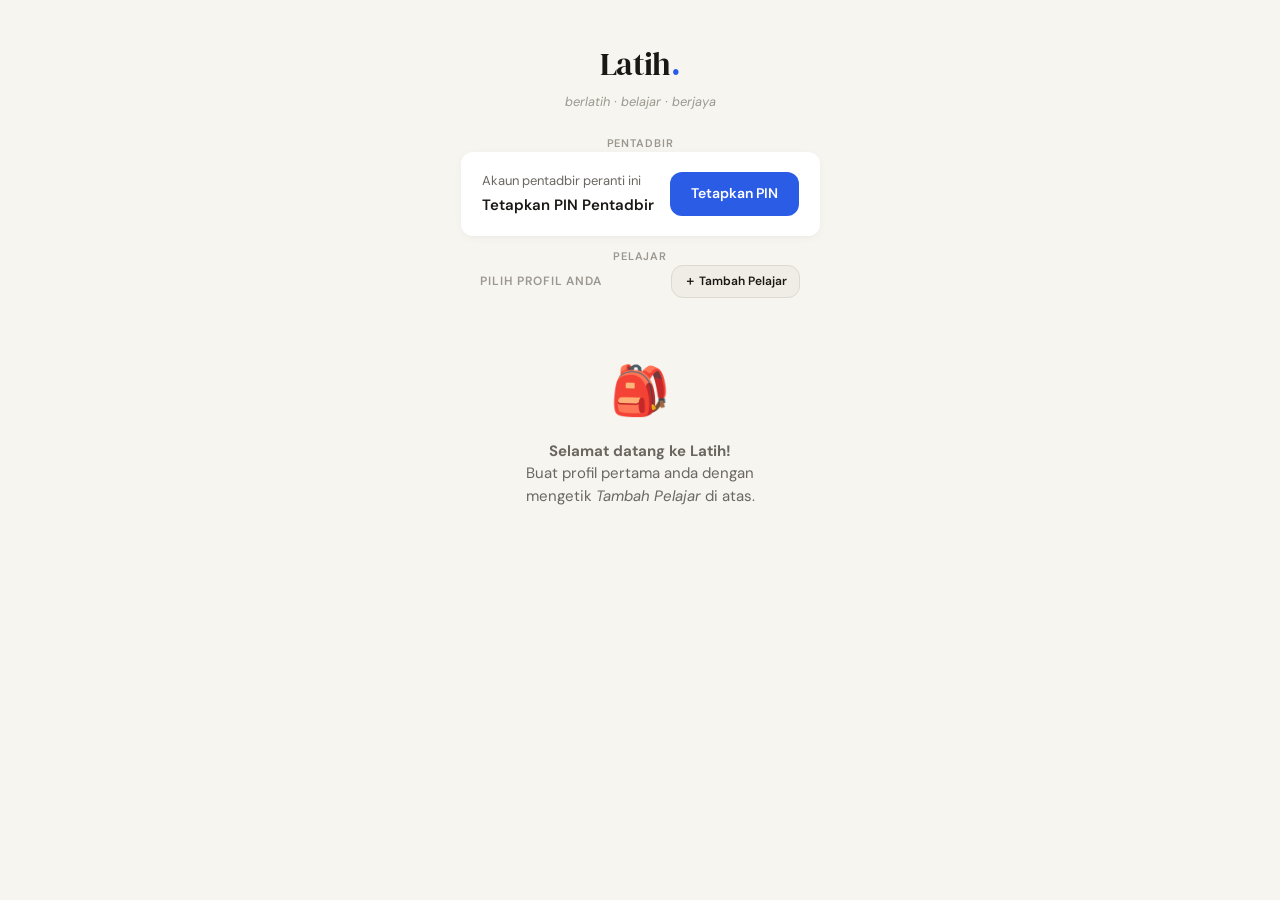
==== index.html @ 8a547cda "feat: Introduce `latih.css` for new styling and integrate it into `admin.html`." ====
<!DOCTYPE html>
<html lang="ms">
<head>
  <meta charset="UTF-8">
  <meta name="viewport" content="width=device-width, initial-scale=1, maximum-scale=1">
  <title>Latih — Log Masuk</title>
  <meta name="description" content="Latih — aplikasi latihan sekolah rendah Malaysia untuk murid Tahun 1 hingga 6.">
  <link rel="stylesheet" href="assets/css/bootstrap.min.css">
  <link rel="stylesheet" href="assets/css/latih.css">
  <style>
    /* ── Index-specific additions ────────────────────────── */
    .admin-card {
      background: var(--surface);
      backdrop-filter: blur(12px);
      border: 1px solid rgba(255, 255, 255, 0.3);
      border-radius: var(--radius);
      padding: 18px 20px;
      display: flex;
      align-items: center;
      justify-content: space-between;
      gap: 16px;
      flex-wrap: wrap;
      box-shadow: var(--shadow);
      transition: all var(--transition);
    }
    .admin-card:hover { transform: translateY(-2px); box-shadow: var(--shadow-md); border-color: var(--accent); }
    .admin-card-label { font-size: 13px; color: var(--text2); margin-bottom: 2px; }
    .admin-card-title { font-weight: 600; font-size: 15px; color: var(--text); }
  </style>
</head>
<body class="login-page">

  <!-- ── Header ─────────────────────────────────────────── -->
  <header class="login-header">
    <div class="latih-logo">Latih<span>.</span></div>
    <div class="latih-tagline">berlatih · belajar · berjaya</div>
  </header>

  <!-- ── Admin section ──────────────────────────────────── -->
  <div class="login-divider" style="max-width:540px;margin:0 auto;padding:0 16px;">
    <span class="login-divider-label">Pentadbir</span>
  </div>

  <div style="max-width:540px;margin:0 auto;padding:0 16px 12px;">
    <div class="admin-card">
      <div>
        <div class="admin-card-label">Akaun pentadbir peranti ini</div>
        <div class="admin-card-title" id="adminCardTitle">Masuk sebagai Pentadbir</div>
      </div>
      <button class="btn-latih btn-primary" id="adminBtn" onclick="openAdminModal()">Masuk</button>
    </div>
  </div>

  <!-- ── Student section ────────────────────────────────── -->
  <div class="login-divider" style="max-width:820px;margin:0 auto;padding:0 16px;">
    <span class="login-divider-label">Pelajar</span>
  </div>

  <div style="max-width:820px;margin:0 auto;padding:0 16px 48px;flex:1;">

    <div class="student-section-header">
      <span class="section-title">Pilih profil anda</span>
      <button class="btn-latih btn-secondary btn-sm" id="addStudentToggleBtn" onclick="toggleAddForm()">
        ＋ Tambah Pelajar
      </button>
    </div>

    <!-- Add student form -->
    <div class="add-student-form glass-panel" id="addStudentForm" style="display:none;">
      <h2 style="font-size:1rem;font-weight:600;margin-bottom:16px;font-family:'DM Sans',sans-serif;">Profil Pelajar Baru</h2>
      <div class="form-latih">
        <div class="form-group">
          <label class="form-label" for="studentName">Nama Penuh</label>
          <input type="text" id="studentName" class="form-control-latih" placeholder="Contoh: Ahmad Faris" autocomplete="off">
        </div>
        <div class="form-group">
          <label class="form-label" for="studentSchool">Sekolah</label>
          <input type="text" id="studentSchool" class="form-control-latih" placeholder="Nama sekolah" autocomplete="off">
        </div>
        <div class="form-group">
          <label class="form-label" for="studentYear">Tahun</label>
          <select id="studentYear" class="form-control-latih">
            <option value="">— Pilih Tahun —</option>
            <option value="1">Tahun 1</option>
            <option value="2">Tahun 2</option>
            <option value="3">Tahun 3</option>
            <option value="4">Tahun 4</option>
            <option value="5">Tahun 5</option>
            <option value="6">Tahun 6</option>
          </select>
        </div>
        <div class="form-group">
          <label class="form-label">Warna Avatar</label>
          <div class="colour-swatches" id="colourSwatches"></div>
        </div>
        <div style="display:flex;gap:10px;padding-top:4px;">
          <button class="btn-latih btn-primary" style="flex:1;" onclick="saveNewStudent()">Simpan Profil</button>
          <button class="btn-latih btn-ghost" onclick="toggleAddForm()">Batal</button>
        </div>
      </div>
    </div>

    <!-- Student grid -->
    <div class="student-grid" id="studentGrid" style="margin-top:12px;"></div>

    <!-- Empty state -->
    <div class="onboarding-empty" id="onboardingEmpty" style="display:none;">
      <div class="onboarding-icon">🎒</div>
      <p><strong>Selamat datang ke Latih!</strong><br>Buat profil pertama anda dengan mengetik <em>Tambah Pelajar</em> di atas.</p>
    </div>

  </div>

  <!-- ── PIN Modal ───────────────────────────────────────── -->
  <div class="modal-overlay" id="pinModal" onclick="handleModalBackdrop(event)">
    <div class="modal-box">
      <h2 class="modal-title" id="pinModalTitle">Masuk sebagai Pentadbir</h2>
      <p class="modal-subtitle" id="pinModalSubtitle">Masukkan PIN 4 digit anda.</p>

      <div class="pin-row">
        <input class="pin-digit" type="password" inputmode="numeric" maxlength="1" id="p0" oninput="pinInput(0)" onkeydown="pinKeydown(event,0)">
        <input class="pin-digit" type="password" inputmode="numeric" maxlength="1" id="p1" oninput="pinInput(1)" onkeydown="pinKeydown(event,1)">
        <input class="pin-digit" type="password" inputmode="numeric" maxlength="1" id="p2" oninput="pinInput(2)" onkeydown="pinKeydown(event,2)">
        <input class="pin-digit" type="password" inputmode="numeric" maxlength="1" id="p3" oninput="pinInput(3)" onkeydown="pinKeydown(event,3)">
      </div>

      <p id="pinError" style="font-size:13px;color:var(--red);text-align:center;margin-top:10px;min-height:18px;"></p>

      <div style="display:flex;gap:10px;margin-top:18px;">
        <button class="btn-latih btn-primary" style="flex:1;" id="pinSubmitBtn" onclick="submitPin()">Masuk</button>
        <button class="btn-latih btn-ghost" onclick="closeModal('pinModal')">Batal</button>
      </div>
    </div>
  </div>

  <!-- ── Confirm Delete Modal ────────────────────────────── -->
  <div class="modal-overlay" id="deleteModal" onclick="handleModalBackdrop(event)">
    <div class="modal-box">
      <h2 class="modal-title">Padam Profil?</h2>
      <p class="modal-subtitle" id="deleteModalMsg">Adakah anda pasti untuk memadam profil ini?</p>
      <div style="display:flex;gap:10px;margin-top:20px;">
        <button class="btn-latih btn-danger" style="flex:1;" onclick="confirmDelete()">Padam</button>
        <button class="btn-latih btn-ghost" onclick="closeModal('deleteModal')">Batal</button>
      </div>
    </div>
  </div>

  <script src="assets/js/bootstrap.bundle.min.js"></script>
  <script>
    /* ══════════════════════════════════════════════
       Store
    ══════════════════════════════════════════════ */
    const Store = {
      get:         (key)      => { try { return JSON.parse(localStorage.getItem('latih_' + key)); } catch { return null; } },
      set:         (key, val) => localStorage.setItem('latih_' + key, JSON.stringify(val)),
      del:         (key)      => localStorage.removeItem('latih_' + key),
      currentUser: ()         => Store.get('session')?.current_user ?? null,
      currentRole: ()         => Store.get('session')?.role ?? null,
      userKey:     (key)      => key + '_' + Store.currentUser(),
      requireRole: (role)     => { if (Store.currentRole() !== role) location.href = 'index.html'; }
    };

    /* ══════════════════════════════════════════════
       Sound
    ══════════════════════════════════════════════ */
    const Sound = (() => {
      let ctx;
      const init = () => { if (!ctx) ctx = new (window.AudioContext || window.webkitAudioContext)(); };
      const tone = (freq, dur, type = 'sine', vol = 0.15) => {
        init();
        const o = ctx.createOscillator(), g = ctx.createGain();
        o.connect(g); g.connect(ctx.destination);
        o.type = type; o.frequency.value = freq;
        g.gain.setValueAtTime(vol, ctx.currentTime);
        g.gain.exponentialRampToValueAtTime(0.001, ctx.currentTime + dur);
        o.start(); o.stop(ctx.currentTime + dur);
      };
      return {
        tap:     () => tone(660, 0.06),
        correct: () => { tone(880, 0.08); setTimeout(() => tone(1100, 0.10), 90); },
        wrong:   () => tone(220, 0.18, 'sawtooth', 0.08),
        submit:  () => [523, 659, 784].forEach((f, i) => setTimeout(() => tone(f, 0.12), i * 80)),
        notify:  () => tone(740, 0.12, 'sine', 0.10),
        save:    () => { tone(440, 0.06); setTimeout(() => tone(550, 0.08), 70); }
      };
    })();

    /* ══════════════════════════════════════════════
       Toast
    ══════════════════════════════════════════════ */
    function toast(msg, type = 'info') {
      const colors = { info: '#2B5CE6', success: '#1A7A4A', error: '#C0392B', warning: '#B45309' };
      const t = document.createElement('div');
      t.style.cssText = `position:fixed;bottom:24px;right:20px;background:${colors[type]};color:white;
        padding:10px 18px;border-radius:10px;font-size:13px;font-weight:500;z-index:9999;
        opacity:0;transform:translateY(8px);transition:all 0.2s;pointer-events:none;
        box-shadow:0 4px 16px rgba(0,0,0,0.15);font-family:'DM Sans',sans-serif;`;
      t.textContent = msg;
      document.body.appendChild(t);
      requestAnimationFrame(() => { t.style.opacity = '1'; t.style.transform = 'translateY(0)'; });
      setTimeout(() => { t.style.opacity = '0'; setTimeout(() => t.remove(), 200); }, 2500);
    }

    /* ══════════════════════════════════════════════
       Helpers
    ══════════════════════════════════════════════ */
    function escHtml(s) {
      return String(s).replace(/&/g,'&amp;').replace(/</g,'&lt;').replace(/>/g,'&gt;').replace(/"/g,'&quot;');
    }
    function getInitials(name) {
      return name.trim().split(/\s+/).map(w => w[0]).join('').toUpperCase().slice(0, 2);
    }

    /* ══════════════════════════════════════════════
       Avatar colour palette
    ══════════════════════════════════════════════ */
    const AVATAR_COLOURS = [
      '#2B5CE6', '#7C3AED', '#DB2777', '#DC2626',
      '#EA580C', '#D97706', '#16A34A', '#0891B2',
      '#6D28D9', '#059669', '#0284C7', '#9333EA'
    ];
    let selectedColour = AVATAR_COLOURS[0];

    function initSwatches() {
      const container = document.getElementById('colourSwatches');
      AVATAR_COLOURS.forEach((c, i) => {
        const sw = document.createElement('button');
        sw.className = 'colour-swatch' + (i === 0 ? ' selected' : '');
        sw.style.background = c;
        sw.title = c;
        sw.type = 'button';
        sw.onclick = () => {
          document.querySelectorAll('.colour-swatch').forEach(s => s.classList.remove('selected'));
          sw.classList.add('selected');
          selectedColour = c;
          Sound.tap();
        };
        container.appendChild(sw);
      });
    }

    /* ══════════════════════════════════════════════
       Render students
    ══════════════════════════════════════════════ */
    function renderStudents() {
      const grid  = document.getElementById('studentGrid');
      const empty = document.getElementById('onboardingEmpty');
      const users = Store.get('users') || {};
      const keys  = Object.keys(users);

      grid.innerHTML = '';

      if (keys.length === 0) {
        empty.style.display = 'block';
        return;
      }
      empty.style.display = 'none';

      keys.forEach(id => {
        const u = users[id];
        const card = document.createElement('div');
        card.className = 'student-card';
        card.setAttribute('role', 'button');
        card.setAttribute('tabindex', '0');
        card.setAttribute('aria-label', `Log masuk sebagai ${u.name}`);
        card.innerHTML = `
          <div class="avatar" style="background:${escHtml(u.avatar_color)};">${escHtml(getInitials(u.name))}</div>
          <div class="student-name">${escHtml(u.name)}</div>
          <div class="student-meta">Tahun ${escHtml(String(u.year))}</div>
          <button class="btn-latih btn-danger btn-sm" style="margin-top:4px;"
            onclick="event.stopPropagation();promptDelete('${escHtml(id)}','${escHtml(u.name).replace(/'/g,"\\'")}')"
            type="button">Padam</button>
        `;
        card.addEventListener('click', () => loginStudent(id));
        card.addEventListener('keydown', e => { if (e.key === 'Enter' || e.key === ' ') loginStudent(id); });
        grid.appendChild(card);
      });
    }

    /* ══════════════════════════════════════════════
       Student login
    ══════════════════════════════════════════════ */
    function loginStudent(id) {
      Sound.tap();
      Store.set('session', { current_user: id, role: 'student' });
      location.href = 'app.html';
    }

    /* ══════════════════════════════════════════════
       Add student form
    ══════════════════════════════════════════════ */
    let addFormOpen = false;

    function toggleAddForm() {
      Sound.tap();
      addFormOpen = !addFormOpen;
      const form = document.getElementById('addStudentForm');
      const btn  = document.getElementById('addStudentToggleBtn');
      form.style.display = addFormOpen ? 'block' : 'none';
      btn.textContent    = addFormOpen ? '✕ Tutup' : '＋ Tambah Pelajar';
      if (addFormOpen) {
        resetAddForm();
        document.getElementById('studentName').focus();
      }
    }

    function resetAddForm() {
      document.getElementById('studentName').value   = '';
      document.getElementById('studentSchool').value = '';
      document.getElementById('studentYear').value   = '';
      selectedColour = AVATAR_COLOURS[0];
      document.querySelectorAll('.colour-swatch').forEach((s, i) =>
        s.classList.toggle('selected', i === 0));
    }

    function saveNewStudent() {
      Sound.tap();
      const name   = document.getElementById('studentName').value.trim();
      const school = document.getElementById('studentSchool').value.trim();
      const year   = document.getElementById('studentYear').value;

      if (!name)   { toast('Sila masukkan nama pelajar.', 'error');  return; }
      if (!school) { toast('Sila masukkan nama sekolah.', 'error');  return; }
      if (!year)   { toast('Sila pilih tahun pelajaran.', 'error'); return; }

      const users = Store.get('users') || {};
      const id    = 'user_' + Date.now();
      users[id]   = { id, name, school, year: parseInt(year), avatar_color: selectedColour, created: new Date().toISOString() };
      Store.set('users', users);
      Sound.save();
      toast(`Profil ${name} disimpan!`, 'success');
      toggleAddForm();
      renderStudents();
    }

    /* ══════════════════════════════════════════════
       Delete student
    ══════════════════════════════════════════════ */
    let _deleteTargetId = null;

    function promptDelete(id, name) {
      Sound.tap();
      _deleteTargetId = id;
      document.getElementById('deleteModalMsg').textContent =
        `Adakah anda pasti untuk memadam profil "${name}"? Semua rekod gred akan turut dipadam.`;
      openModal('deleteModal');
    }

    function confirmDelete() {
      if (!_deleteTargetId) return;
      const users = Store.get('users') || {};
      delete users[_deleteTargetId];
      Store.set('users', users);
      ['grades_','kanban_','memos_','reminders_','timetable_'].forEach(prefix =>
        Store.del(prefix + _deleteTargetId));
      _deleteTargetId = null;
      closeModal('deleteModal');
      toast('Profil dipadam.', 'info');
      renderStudents();
    }

    /* ══════════════════════════════════════════════
       Admin PIN
    ══════════════════════════════════════════════ */
    let pinMode = 'login'; // 'login' | 'setup' | 'setup2'
    let _setupPin = '';

    function hashPin(pin) { return btoa(pin + 'latih_salt_2026'); }

    function getPinValue() {
      return ['p0','p1','p2','p3'].map(id => document.getElementById(id).value).join('');
    }

    function clearPinInputs() {
      ['p0','p1','p2','p3'].forEach(id => { document.getElementById(id).value = ''; });
    }

    function openAdminModal() {
      Sound.tap();
      clearPinInputs();
      document.getElementById('pinError').textContent = '';

      const stored = Store.get('admin_pin');
      if (!stored) {
        pinMode = 'setup';
        document.getElementById('pinModalTitle').textContent    = 'Tetapkan PIN Pentadbir';
        document.getElementById('pinModalSubtitle').textContent = 'Cipta PIN 4 digit untuk akaun pentadbir.';
        document.getElementById('pinSubmitBtn').textContent     = 'Teruskan';
      } else {
        pinMode = 'login';
        document.getElementById('pinModalTitle').textContent    = 'Masuk sebagai Pentadbir';
        document.getElementById('pinModalSubtitle').textContent = 'Masukkan PIN 4 digit anda.';
        document.getElementById('pinSubmitBtn').textContent     = 'Masuk';
      }
      openModal('pinModal');
      setTimeout(() => document.getElementById('p0').focus(), 120);
    }

    function pinInput(idx) {
      const el = document.getElementById('p' + idx);
      el.value = el.value.replace(/\D/g, '').slice(-1);
      if (el.value && idx < 3) document.getElementById('p' + (idx + 1)).focus();
    }

    function pinKeydown(e, idx) {
      if (e.key === 'Backspace' && !document.getElementById('p' + idx).value && idx > 0) {
        document.getElementById('p' + (idx - 1)).focus();
      }
      if (e.key === 'Enter') submitPin();
    }

    function submitPin() {
      Sound.tap();
      const pin = getPinValue();
      if (pin.length < 4) {
        document.getElementById('pinError').textContent = 'Sila masukkan 4 digit.';
        return;
      }
      document.getElementById('pinError').textContent = '';

      if (pinMode === 'login') {
        if (hashPin(pin) === Store.get('admin_pin')) {
          Sound.save();
          Store.set('session', { role: 'admin' });
          location.href = 'admin.html';
        } else {
          Sound.wrong();
          document.getElementById('pinError').textContent = 'PIN salah. Cuba lagi.';
          clearPinInputs();
          document.getElementById('p0').focus();
        }

      } else if (pinMode === 'setup') {
        _setupPin = pin;
        pinMode = 'setup2';
        document.getElementById('pinModalTitle').textContent    = 'Sahkan PIN Anda';
        document.getElementById('pinModalSubtitle').textContent = 'Masukkan semula PIN untuk pengesahan.';
        document.getElementById('pinSubmitBtn').textContent     = 'Simpan PIN';
        clearPinInputs();
        document.getElementById('p0').focus();

      } else if (pinMode === 'setup2') {
        if (pin !== _setupPin) {
          Sound.wrong();
          document.getElementById('pinError').textContent = 'PIN tidak sepadan. Cuba lagi.';
          clearPinInputs();
          document.getElementById('p0').focus();
          return;
        }
        Store.set('admin_pin', hashPin(pin));
        Sound.save();
        toast('PIN berjaya ditetapkan!', 'success');
        closeModal('pinModal');
        Store.set('session', { role: 'admin' });
        location.href = 'admin.html';
      }
    }

    /* ══════════════════════════════════════════════
       Modal helpers
    ══════════════════════════════════════════════ */
    function openModal(id)  { document.getElementById(id).classList.add('visible'); }
    function closeModal(id) { document.getElementById(id).classList.remove('visible'); }
    function handleModalBackdrop(e) { if (e.target === e.currentTarget) closeModal(e.currentTarget.id); }

    document.addEventListener('keydown', e => {
      if (e.key === 'Escape')
        ['pinModal','deleteModal'].forEach(id => closeModal(id));
    });

    /* ══════════════════════════════════════════════
       Init
    ══════════════════════════════════════════════ */
    (function init() {
      if (!Store.get('admin_pin')) {
        document.getElementById('adminCardTitle').textContent = 'Tetapkan PIN Pentadbir';
        document.getElementById('adminBtn').textContent       = 'Tetapkan PIN';
      }
      initSwatches();
      renderStudents();
    })();
  </script>
</body>
</html>
---- assets/css/latih.css ----
/* ============================================================
   latih.css — Project Latih shared styles
   Bootstrap is loaded separately for grid/utilities only.
   All component styles live here.
   ============================================================ */

/* ── Google Fonts ─────────────────────────────────────────── */
@import url('https://fonts.googleapis.com/css2?family=DM+Serif+Display&family=DM+Sans:wght@400;500;600&family=JetBrains+Mono:wght@400;500&display=swap');

/* ── Design Tokens ───────────────────────────────────────── */
:root {
  --bg:           #F7F5F0;
  --surface:      rgba(255, 255, 255, 0.95);
  --surface-glass: rgba(255, 255, 255, 0.7);
  --surface2:     #F0EDE6;
  --border:       #DDD9D0;
  --text:         #1A1814;
  --text2:        #6B6760;
  --text3:        #9B978F;
  --accent:       #2B5CE6;
  --accent-soft:  #EBF0FD;
  --green:        #1A7A4A;
  --green-soft:   #E6F5EE;
  --red:          #C0392B;
  --red-soft:     #FDEEEC;
  --amber:        #B45309;
  --amber-soft:   #FEF3C7;
  --radius:       12px;
  --shadow:       0 2px 8px rgba(0,0,0,0.04), 0 1px 2px rgba(0,0,0,0.02);
  --shadow-md:    0 10px 25px rgba(0,0,0,0.06), 0 4px 10px rgba(0,0,0,0.04);
  --shadow-lg:    0 20px 48px rgba(0,0,0,0.12), 0 8px 16px rgba(0,0,0,0.08);
  --transition:   0.24s cubic-bezier(0.4, 0, 0.2, 1);
}

/* ── Reset & Base ────────────────────────────────────────── */
*, *::before, *::after { box-sizing: border-box; margin: 0; padding: 0; }

html {
  min-height: 100%;
  -webkit-text-size-adjust: 100%;
}

body {
  font-family: 'DM Sans', sans-serif;
  font-size: 15px;
  line-height: 1.55;
  background: var(--bg);
  color: var(--text);
  min-width: 375px;
}

h1, h2, h3, h4, h5, h6 {
  font-family: 'DM Serif Display', serif;
  line-height: 1.2;
}

a { color: var(--accent); text-decoration: none; }
a:hover { text-decoration: underline; }

img { max-width: 100%; display: block; }

/* ── Typography helpers ──────────────────────────────────── */
.text-accent   { color: var(--accent);  }
.text-green    { color: var(--green);   }
.text-red      { color: var(--red);     }
.text-amber    { color: var(--amber);   }
.text-muted    { color: var(--text2);   }
.text-dim      { color: var(--text3);   }
.font-sans     { font-family: 'DM Sans', sans-serif; }
.font-serif    { font-family: 'DM Serif Display', serif; }
.font-mono     { font-family: 'JetBrains Mono', monospace; }
.fw-medium     { font-weight: 500; }
.fw-semibold   { font-weight: 600; }

/* ── Logo ─────────────────────────────────────────────────── */
.latih-logo {
  font-family: 'DM Serif Display', serif;
  font-size: 2rem;
  color: var(--text);
  letter-spacing: -0.02em;
}
.latih-logo span { color: var(--accent); }
.latih-tagline {
  font-size: 0.8rem;
  color: var(--text3);
  font-style: italic;
  margin-top: 2px;
}

/* ── Buttons ─────────────────────────────────────────────── */
.btn-latih {
  display: inline-flex;
  align-items: center;
  justify-content: center;
  gap: 6px;
  font-family: 'DM Sans', sans-serif;
  font-size: 14px;
  font-weight: 600;
  padding: 10px 20px;
  border-radius: var(--radius);
  border: 1.5px solid transparent;
  cursor: pointer;
  min-height: 44px;
  transition: all var(--transition);
  user-select: none;
  white-space: nowrap;
}

.btn-latih:hover {
  transform: translateY(-2px);
  filter: brightness(1.08);
  box-shadow: var(--shadow-md);
}

.btn-latih:active {
  transform: translateY(0) scale(0.96);
}

.btn-primary {
  background: var(--accent);
  color: #fff;
}
.btn-primary:hover { background: #1e47cc; box-shadow: 0 2px 8px rgba(43,92,230,0.25); }

.btn-secondary {
  background: var(--surface2);
  color: var(--text);
  border: 1px solid var(--border);
}
.btn-secondary:hover { background: var(--border); }

.btn-ghost {
  background: transparent;
  color: var(--text2);
  border: 1px solid var(--border);
}
.btn-ghost:hover { background: var(--surface2); color: var(--text); }

.btn-danger {
  background: var(--red-soft);
  color: var(--red);
  border: 1px solid rgba(192,57,43,0.2);
}
.btn-danger:hover { background: var(--red); color: #fff; }

.btn-success {
  background: var(--green-soft);
  color: var(--green);
  border: 1px solid rgba(26,122,74,0.2);
}
.btn-success:hover { background: var(--green); color: #fff; }

.btn-sm {
  font-size: 12px;
  padding: 6px 12px;
  min-height: 32px;
}

.btn-icon {
  padding: 8px;
  width: 40px;
  height: 40px;
  border-radius: var(--radius);
  background: transparent;
  border: 1px solid var(--border);
  cursor: pointer;
  display: inline-flex;
  align-items: center;
  justify-content: center;
  transition: background var(--transition);
  font-size: 16px;
  color: var(--text2);
}
.btn-icon:hover { background: var(--surface2); color: var(--text); }

/* ── Cards ───────────────────────────────────────────────── */
.card-latih {
  background: var(--surface);
  border: 1px solid var(--border);
  border-radius: var(--radius);
  box-shadow: var(--shadow);
  padding: 20px;
}

.card-latih-hover {
  background: var(--surface);
  border: 1px solid var(--border);
  border-radius: var(--radius);
  box-shadow: var(--shadow);
  padding: 20px;
  cursor: pointer;
  transition: box-shadow var(--transition), border-color var(--transition), transform var(--transition);
}
.card-latih-hover:hover {
  box-shadow: var(--shadow-md);
  border-color: var(--accent);
  transform: translateY(-1px);
}
.card-latih-hover:active { transform: scale(0.98); }

/* ── Avatar ──────────────────────────────────────────────── */
.avatar {
  width: 52px;
  height: 52px;
  border-radius: 50%;
  display: flex;
  align-items: center;
  justify-content: center;
  font-weight: 700;
  font-size: 1.1rem;
  color: #fff;
  flex-shrink: 0;
  font-family: 'DM Sans', sans-serif;
}
.avatar-sm { width: 36px; height: 36px; font-size: 0.8rem; }
.avatar-lg { width: 72px; height: 72px; font-size: 1.5rem; }
.avatar-xl { width: 96px; height: 96px; font-size: 2rem; }

/* ── Student profile card ────────────────────────────────── */
.student-card {
  background: var(--surface);
  border: 2px solid var(--border);
  border-radius: 14px;
  padding: 20px 14px;
  text-align: center;
  cursor: pointer;
  transition: border-color var(--transition), box-shadow var(--transition), transform var(--transition);
  display: flex;
  flex-direction: column;
  align-items: center;
  gap: 10px;
  min-height: 44px;
}
.student-card:hover {
  border-color: var(--accent);
  box-shadow: 0 4px 16px rgba(43,92,230,0.14);
  transform: translateY(-2px);
}
.student-card:active { transform: scale(0.97); }
.student-card .student-name {
  font-weight: 600;
  font-size: 14px;
  color: var(--text);
  line-height: 1.3;
}
.student-card .student-meta {
  font-size: 12px;
  color: var(--text3);
}

/* ── Badges ──────────────────────────────────────────────── */
.badge-latih {
  display: inline-block;
  font-size: 11px;
  font-weight: 600;
  padding: 3px 8px;
  border-radius: 6px;
  white-space: nowrap;
  font-family: 'DM Sans', sans-serif;
}

.container {
    max-width: 100%;
    padding: 0 15px;
}

.table-responsive {
    overflow-x: auto;
    -webkit-overflow-scrolling: touch;
}

.badge-accent {
    background: var(--accent-soft);
    color: var(--accent);
}

.badge-green {
    background: var(--green-soft);
    color: var(--green);
}

.badge-red {
    background: var(--red-soft);
    color: var(--red);
}

.badge-amber {
    background: var(--amber-soft);
    color: var(--amber);
}

.badge-surface {
    background: var(--surface2);
    color: var(--text2);
}

/* ── Forms ───────────────────────────────────────────────── */
.form-latih {
    display: flex;
    flex-direction: column;
    gap: 14px;
}

.form-group {
    display: flex;
    flex-direction: column;
    gap: 5px;
}

.form-label {
    font-size: 13px;
    font-weight: 600;
    color: var(--text2);
}

.form-control-latih {
    width: 100%;
    padding: 10px 14px;
    border: 1.5px solid var(--border);
    border-radius: var(--radius);
    font-family: 'DM Sans', sans-serif;
    font-size: 15px;
    color: var(--text);
    background: var(--surface);
    transition: border-color var(--transition), box-shadow var(--transition);
    outline: none;
    min-height: 44px;
}

.form-control-latih:focus {
    border-color: var(--accent);
    box-shadow: 0 0 0 3px rgba(43, 92, 230, 0.12);
}

.form-control-latih::placeholder {
    color: var(--text3);
}

select.form-control-latih {
    appearance: none;
    -webkit-appearance: none;
    background-image: url("data:image/svg+xml,%3Csvg xmlns='http://www.w3.org/2000/svg' width='12' height='8' viewBox='0 0 12 8'%3E%3Cpath d='M1 1l5 5 5-5' stroke='%236B6760' stroke-width='1.5' fill='none' stroke-linecap='round'/%3E%3C/svg%3E");
    background-repeat: no-repeat;
    background-position: right 14px center;
    padding-right: 36px;
}

/* Colour swatch picker */
.colour-swatches {
    display: flex;
    flex-wrap: wrap;
    gap: 8px;
}

.colour-swatch {
    width: 32px;
    height: 32px;
    border-radius: 50%;
    border: 3px solid transparent;
    cursor: pointer;
    transition: transform var(--transition), border-color var(--transition);
}

.colour-swatch:hover {
    transform: scale(1.15);
}

.colour-swatch.selected {
    border-color: var(--text);
    transform: scale(1.1);
}

/* PIN input row */
.pin-row {
    display: flex;
    gap: 10px;
    justify-content: center;
}

.pin-digit {
    width: 56px;
    height: 64px;
    text-align: center;
    font-size: 1.6rem;
    font-weight: 700;
    border: 2px solid var(--border);
    border-radius: var(--radius);
    background: var(--surface);
    color: var(--text);
    font-family: 'JetBrains Mono', monospace;
    transition: border-color var(--transition), box-shadow var(--transition);
    outline: none;
}

.pin-digit:focus {
    border-color: var(--accent);
    box-shadow: 0 0 0 3px rgba(43, 92, 230, 0.12);
}

/* ── Modals ──────────────────────────────────────────────── */
.modal-overlay {
    position: fixed;
    inset: 0;
    background: rgba(26, 24, 20, 0.45);
    backdrop-filter: blur(3px);
    display: flex;
    align-items: center;
    justify-content: center;
    z-index: 1000;
    padding: 20px;
    opacity: 0;
    pointer-events: none;
    transition: opacity var(--transition);
}

.modal-overlay.visible {
    opacity: 1;
    pointer-events: all;
}

.modal-box {
    background: var(--surface);
    backdrop-filter: blur(16px);
    border-radius: 20px;
    box-shadow: var(--shadow-lg);
    border: 1px solid rgba(255, 255, 255, 0.4);
    padding: 32px 28px;
    width: 100%;
    max-width: 440px;
    transform: translateY(16px) scale(0.98);
    transition: transform var(--transition);
}

.modal-overlay.visible .modal-box {
    transform: translateY(0) scale(1);
}

.modal-title {
    font-family: 'DM Serif Display', serif;
    font-size: 1.3rem;
    color: var(--text);
    margin-bottom: 6px;
}

.modal-subtitle {
    font-size: 13px;
    color: var(--text2);
    margin-bottom: 22px;
}

/* ── Page layout — Login ─────────────────────────────────── */
.login-page {
    min-height: 100vh;
    display: flex;
    flex-direction: column;
}

.login-header {
    text-align: center;
    padding: 40px 20px 24px;
}

.login-divider {
    display: flex;
    align-items: center;
    gap: 12px;
    padding: 0 20px;
    margin: 8px 0;
}

.login-divider::before,
.login-divider::after {
    content: '';
    flex: 1;
    height: 1px;
    background: var(--border);
}

.login-divider-label {
    font-size: 11px;
    font-weight: 600;
    color: var(--text3);
    text-transform: uppercase;
    letter-spacing: 0.08em;
}

/* Admin section */
.admin-section {
    padding: 16px 20px;
    max-width: 1200px;
    margin: 0 auto;
    width: 100%;
}

/* Student section */
.student-section {
    padding: 16px 20px 40px;
    max-width: 820px;
    margin: 0 auto;
    width: 100%;
    flex: 1;
}

.student-section-header {
    display: flex;
    align-items: center;
    justify-content: space-between;
    margin-bottom: 16px;
    flex-wrap: wrap;
    gap: 10px;
}

.section-title {
    font-size: 12px;
    font-weight: 600;
    color: var(--text3);
    text-transform: uppercase;
    letter-spacing: 0.08em;
}

/* Student grid */
.student-grid {
    display: grid;
    grid-template-columns: repeat(auto-fill, minmax(130px, 1fr));
    gap: 14px;
}

/* Onboarding empty state */
.onboarding-empty {
    text-align: center;
    padding: 40px 20px;
    color: var(--text2);
}

.onboarding-empty .onboarding-icon {
    font-size: 3rem;
    margin-bottom: 12px;
}

.onboarding-empty p {
    font-size: 15px;
    max-width: 280px;
    margin: 0 auto;
    line-height: 1.5;
}

/* Add student inline form */
.add-student-form {
    background: var(--surface);
    border: 1.5px solid var(--accent);
    border-radius: 14px;
    padding: 20px;
    margin-top: 16px;
    animation: slideDown 0.18s ease;
}

@keyframes slideDown {
    from {
        opacity: 0;
        transform: translateY(-8px);
    }

    to {
        opacity: 1;
        transform: translateY(0);
    }
}

/* ── Sidebar / Admin layout ──────────────────────────────── */
.app-shell {
    display: flex;
    min-height: 100vh;
}

.sidebar {
    width: 220px;
    background: var(--surface);
    border-right: 1px solid var(--border);
    display: flex;
    flex-direction: column;
    flex-shrink: 0;
    position: fixed;
    top: 0;
    left: 0;
    height: 100vh;
    z-index: 100;
    transition: transform var(--transition);
}

.sidebar-logo {
    padding: 24px 20px 16px;
    border-bottom: 1px solid var(--border);
}

.sidebar-nav {
    flex: 1;
    padding: 12px 10px;
    display: flex;
    flex-direction: column;
    gap: 2px;
    overflow-y: auto;
}

.sidebar-item {
    display: flex;
    align-items: center;
    gap: 10px;
    padding: 10px 14px;
    border-radius: var(--radius);
    cursor: pointer;
    font-size: 14px;
    font-weight: 500;
    color: var(--text2);
    transition: background var(--transition), color var(--transition);
    user-select: none;
    min-height: 44px;
}

.sidebar-item:hover {
    background: var(--surface2);
    color: var(--text);
}

.sidebar-item.active {
    background: var(--accent-soft);
    color: var(--accent);
    font-weight: 600;
}

.sidebar-icon {
    font-size: 16px;
    width: 20px;
    text-align: center;
}

.main-content {
    margin-left: 220px;
    flex: 1;
    min-height: 100vh;
    display: flex;
    flex-direction: column;
}

.topbar {
    height: 56px;
    background: var(--surface);
    border-bottom: 1px solid var(--border);
    display: flex;
    align-items: center;
    justify-content: space-between;
    padding: 0 24px;
    position: sticky;
    top: 0;
    z-index: 50;
}

.page-content {
    padding: 24px;
    flex: 1;
}

/* Hamburger */
.hamburger-btn {
    display: none;
    background: none;
    border: none;
    cursor: pointer;
    padding: 8px;
    color: var(--text2);
    font-size: 20px;
}

@media (max-width: 767px) {
    .sidebar {
        transform: translateX(-100%);
    }

    .sidebar.open {
        transform: translateX(0);
    }

    .sidebar-backdrop {
        display: none;
        position: fixed;
        inset: 0;
        background: rgba(0, 0, 0, 0.3);
        z-index: 99;
    }

    .sidebar-backdrop.active {
        display: block;
    }

    .main-content {
        margin-left: 0;
    }

    .hamburger-btn {
        display: flex;
    }

    .page-content {
        padding: 16px;
    }
}

/* ── Bottom navigation (student app) ─────────────────────── */
.bottom-nav {
    position: fixed;
    bottom: 0;
    left: 0;
    right: 0;
    height: 64px;
    background: var(--surface);
    border-top: 1px solid var(--border);
    display: flex;
    align-items: stretch;
    z-index: 100;
}

.bottom-nav-item {
    flex: 1;
    display: flex;
    flex-direction: column;
    align-items: center;
    justify-content: center;
    gap: 3px;
    cursor: pointer;
    transition: color var(--transition), background var(--transition);
    color: var(--text3);
    font-size: 11px;
    font-weight: 500;
    padding: 6px 4px;
    min-height: 44px;
    -webkit-tap-highlight-color: transparent;
}

.bottom-nav-item:hover {
    background: var(--surface2);
}

.bottom-nav-item.active {
    color: var(--accent);
}

.bottom-nav-item .nav-icon {
    font-size: 20px;
}

.app-page {
    padding-bottom: 80px;
}

/* ── Section panels ──────────────────────────────────────── */
.section-panel {
    display: none;
    animation: fadeIn 0.15s ease;
}

.section-panel.active {
    display: block;
}

@keyframes fadeIn {
    from {
        opacity: 0;
        transform: translateY(4px);
    }

    to {
        opacity: 1;
        transform: translateY(0);
    }
}

/* ── Tables ──────────────────────────────────────────────── */
.table-latih {
    width: 100%;
    border-collapse: collapse;
    font-size: 14px;
}

.table-latih th {
    text-align: left;
    padding: 10px 14px;
    font-size: 12px;
    font-weight: 600;
    color: var(--text3);
    text-transform: uppercase;
    letter-spacing: 0.05em;
    border-bottom: 1px solid var(--border);
}

.table-latih td {
    padding: 12px 14px;
    border-bottom: 1px solid var(--surface2);
    vertical-align: middle;
}

.table-latih tr:last-child td {
    border-bottom: none;
}

.table-latih tbody tr:hover {
    background: var(--surface2);
}

/* ── Paper cards ─────────────────────────────────────────── */
.paper-card {
    background: var(--surface);
    border: 1px solid var(--border);
    border-radius: 12px;
    padding: 16px;
    cursor: pointer;
    transition: box-shadow var(--transition), border-color var(--transition), transform var(--transition);
}

.paper-card:hover {
    box-shadow: var(--shadow-md);
    border-color: var(--accent);
    transform: translateY(-1px);
}

.paper-card:active {
    transform: scale(0.98);
}

.paper-card-title {
    font-weight: 600;
    font-size: 14px;
    margin-bottom: 8px;
    color: var(--text);
}

.paper-card-meta {
    display: flex;
    flex-wrap: wrap;
    gap: 6px;
    font-size: 12px;
    color: var(--text3);
}

/* ── Filter chips ────────────────────────────────────────── */
.chip-row {
    display: flex;
    flex-wrap: wrap;
    gap: 8px;
    margin-bottom: 16px;
}

.chip {
    display: inline-flex;
    align-items: center;
    padding: 6px 14px;
    border-radius: 20px;
    font-size: 13px;
    font-weight: 500;
    cursor: pointer;
    border: 1.5px solid var(--border);
    background: var(--surface);
    color: var(--text2);
    transition: all var(--transition);
    min-height: 36px;
    user-select: none;
}

.chip:hover {
    border-color: var(--accent);
    color: var(--accent);
}

.chip.active {
    background: var(--accent);
    border-color: var(--accent);
    color: #fff;
}

/* ── Progress bar ────────────────────────────────────────── */
.progress-bar-outer {
    height: 6px;
    background: var(--surface2);
    border-radius: 3px;
    overflow: hidden;
}

.progress-bar-inner {
    height: 100%;
    background: var(--accent);
    border-radius: 3px;
    transition: width 0.3s ease;
}

/* ── Grade display ───────────────────────────────────────── */
.grade-badge {
    display: inline-flex;
    flex-direction: column;
    align-items: center;
    justify-content: center;
    width: 80px;
    height: 80px;
    border-radius: 50%;
    border: 3px solid currentColor;
    font-weight: 700;
}

.grade-badge .grade-letter {
    font-size: 1.8rem;
    line-height: 1;
}

.grade-badge .grade-label {
    font-size: 10px;
    margin-top: 2px;
}

/* ── Markdown preview ────────────────────────────────────── */
.md-preview {
    font-family: 'DM Sans', sans-serif;
    font-size: 15px;
    line-height: 1.65;
    color: var(--text);
}

.md-preview h1,
.md-preview h2,
.md-preview h3 {
    font-family: 'DM Serif Display', serif;
    margin: 1em 0 0.5em;
}

.md-preview p {
    margin: 0 0 0.75em;
}

.md-preview ul,
.md-preview ol {
    padding-left: 1.4em;
    margin: 0 0 0.75em;
}

.md-preview li {
    margin-bottom: 4px;
}

.md-preview code {
    font-family: 'JetBrains Mono', monospace;
    font-size: 0.88em;
    background: var(--surface2);
    padding: 2px 5px;
    border-radius: 4px;
}

.md-preview pre {
    background: var(--surface2);
    padding: 12px;
    border-radius: var(--radius);
    overflow-x: auto;
    margin: 0 0 0.75em;
}

.md-preview pre code {
    background: none;
    padding: 0;
}

.md-preview hr {
    border: none;
    border-top: 1px solid var(--border);
    margin: 1em 0;
}

.md-preview blockquote {
    border-left: 3px solid var(--accent);
    padding-left: 12px;
    color: var(--text2);
    margin: 0 0 0.75em;
}

/* ── Kanban ──────────────────────────────────────────────── */
.kanban-board {
    display: grid;
    grid-template-columns: repeat(3, 1fr);
    gap: 16px;
}

.kanban-col {
    background: var(--surface2);
    border-radius: 12px;
    padding: 12px;
    min-height: 200px;
}

.kanban-col-title {
    font-size: 12px;
    font-weight: 700;
    text-transform: uppercase;
    letter-spacing: 0.06em;
    color: var(--text2);
    margin-bottom: 10px;
}

.kanban-card {
    background: var(--surface);
    border: 1px solid var(--border);
    border-radius: var(--radius);
    padding: 10px 12px;
    margin-bottom: 8px;
    font-size: 13px;
    cursor: grab;
    box-shadow: var(--shadow);
}

.kanban-card:active {
    cursor: grabbing;
}

@media (max-width: 560px) {
    .kanban-board {
        grid-template-columns: 1fr;
    }
}

/* ── Reminder items ──────────────────────────────────────── */
.reminder-item {
    display: flex;
    align-items: center;
    gap: 12px;
    background: var(--surface);
    border: 1px solid var(--border);
    border-radius: var(--radius);
    padding: 12px 16px;
    margin-bottom: 8px;
}

.reminder-time {
    font-family: 'JetBrains Mono', monospace;
    font-size: 13px;
    font-weight: 600;
    color: var(--accent);
    white-space: nowrap;
}

.reminder-text {
    flex: 1;
    font-size: 14px;
}

/* ── Memo pad ────────────────────────────────────────────── */
.memo-item {
    background: var(--amber-soft);
    border: 1px solid rgba(180, 83, 9, 0.15);
    border-radius: var(--radius);
    padding: 12px;
    position: relative;
    font-size: 13px;
    line-height: 1.5;
}

.memo-item.pinned {
    border-color: var(--amber);
}

/* ── Result overlay ──────────────────────────────────────── */
.result-card {
    background: var(--surface);
    border-radius: 16px;
    padding: 32px 24px;
    text-align: center;
    border: 1px solid var(--border);
    box-shadow: var(--shadow-md);
}

/* ── Leaderboard table ────────────────────────────────────── */
.leaderboard-row td:first-child {
    font-weight: 700;
}

.leaderboard-row.highlight-me {
    background: var(--accent-soft);
}

.leaderboard-row.highlight-me td {
    color: var(--accent);
}

/* ── Utility ─────────────────────────────────────────────── */
.gap-2 {
    gap: 8px;
}

.gap-3 {
    gap: 12px;
}

.divider {
    border: none;
    border-top: 1px solid var(--border);
    margin: 20px 0;
}

.sr-only {
    position: absolute;
    width: 1px;
    height: 1px;
    overflow: hidden;
    clip: rect(0, 0, 0, 0);
}

/* ── Scrollbar ───────────────────────────────────────────── */
::-webkit-scrollbar {
    width: 6px;
    height: 6px;
}

::-webkit-scrollbar-track {
    background: transparent;
}

::-webkit-scrollbar-thumb {
    background: var(--border);
    border-radius: 3px;
}

::-webkit-scrollbar-thumb:hover {
    background: var(--text3);
    border-radius: 3px;
}

/* ── Modern UI Components ────────────────────────────────── */
.card-latih {
    background: var(--surface);
    backdrop-filter: blur(12px);
    border: 1px solid rgba(255, 255, 255, 0.3);
    border-radius: var(--radius);
    padding: 24px;
    box-shadow: var(--shadow);
    transition: all var(--transition);
}

.card-latih:hover {
    transform: translateY(-4px);
    box-shadow: var(--shadow-md);
}

.stat-card-premium {
    background: linear-gradient(135deg, var(--surface), var(--surface2));
    border-radius: var(--radius);
    padding: 24px;
    border: 1px solid var(--border);
    box-shadow: var(--shadow);
    transition: all var(--transition);
    position: relative;
    overflow: hidden;
}

.stat-card-premium::before {
    content: '';
    position: absolute;
    top: -50%;
    left: -50%;
    width: 200%;
    height: 200%;
    background: radial-gradient(circle, rgba(43, 92, 230, 0.03) 0%, transparent 70%);
    pointer-events: none;
}

.stat-card-premium:hover {
    transform: scale(1.02) translateY(-2px);
    box-shadow: var(--shadow-md);
    border-color: var(--accent);
}

.glass-panel {
    background: rgba(255, 255, 255, 0.7);
    backdrop-filter: blur(10px) saturate(180%);
    -webkit-backdrop-filter: blur(10px) saturate(180%);
    border: 1px solid rgba(255, 255, 255, 0.4);
    border-radius: var(--radius);
}
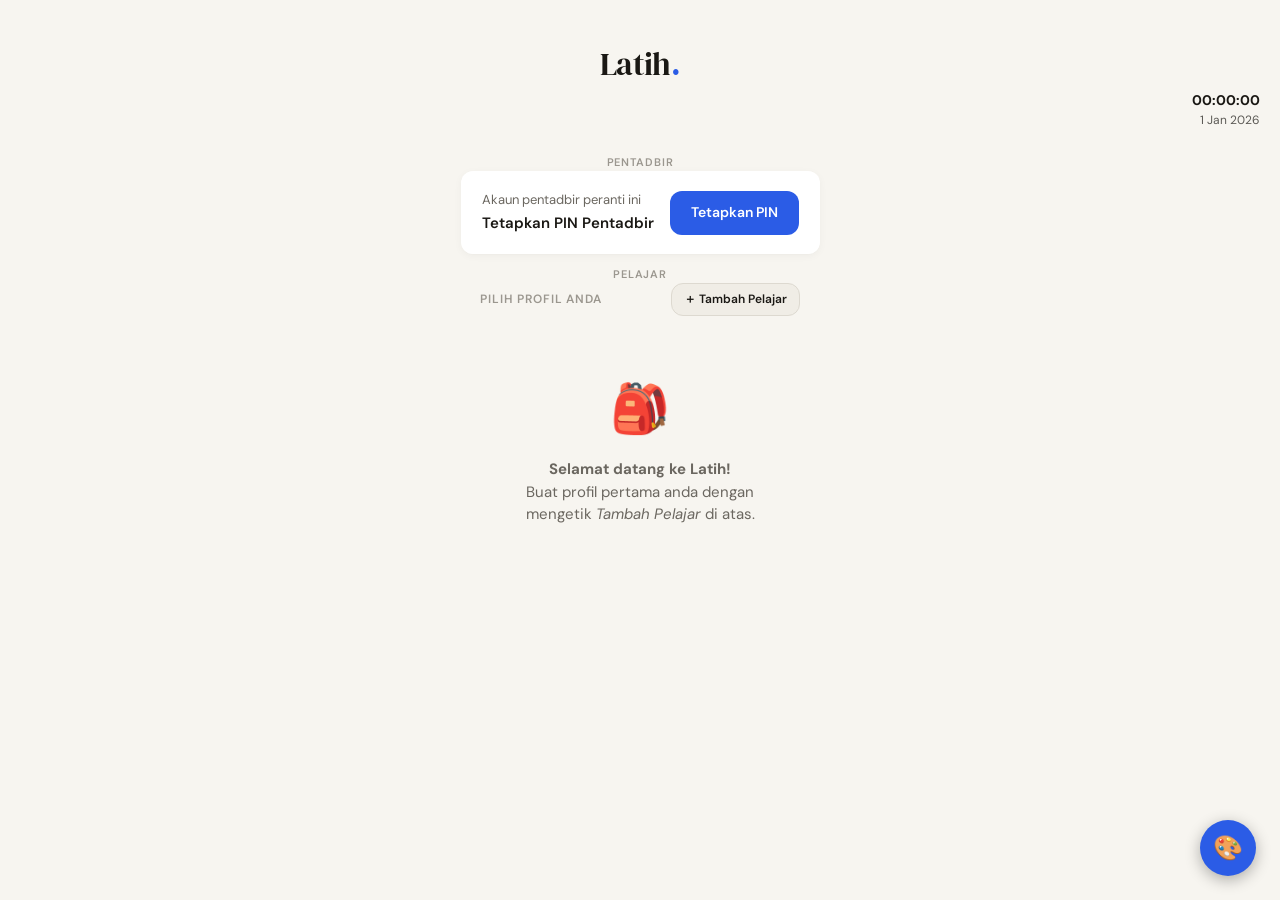
==== commit c5cdc599: "feat: Implement initial student application and admin interfaces with core styling and JavaScript." ====
--- a/index.html
+++ b/index.html
@@ -6,7 +6,8 @@
   <title>Latih — Log Masuk</title>
   <meta name="description" content="Latih — aplikasi latihan sekolah rendah Malaysia untuk murid Tahun 1 hingga 6.">
   <link rel="stylesheet" href="assets/css/bootstrap.min.css">
-  <link rel="stylesheet" href="assets/css/latih.css">
+  <link rel="stylesheet" href="assets/css/latih.css?v=2">
+  <link rel="stylesheet" href="assets/css/themes.css">
   <style>
     /* ── Index-specific additions ────────────────────────── */
     .admin-card {
@@ -33,7 +34,10 @@
   <!-- ── Header ─────────────────────────────────────────── -->
   <header class="login-header">
     <div class="latih-logo">Latih<span>.</span></div>
-    <div class="latih-tagline">berlatih · belajar · berjaya</div>
+    <div class="app-clock" style="font-family:'DM Sans',sans-serif;font-size:12px;display:flex;flex-direction:column;align-items:flex-end;">
+      <span class="live-clock-time" style="font-weight:700;font-size:14px;">00:00:00</span>
+      <span class="live-clock-date" style="opacity:0.7;">1 Jan 2026</span>
+    </div>
   </header>
 
   <!-- ── Admin section ──────────────────────────────────── -->
@@ -91,7 +95,10 @@
         </div>
         <div class="form-group">
           <label class="form-label">Warna Avatar</label>
-          <div class="colour-swatches" id="colourSwatches"></div>
+          <div class="colour-swatches" id="colourSwatches" style="margin-bottom:12px;"></div>
+          
+          <label class="form-label">Ikon Avatar (Sci-Fi)</label>
+          <div class="avatar-picker" id="avatarPicker" style="display:flex;gap:8px;overflow-x:auto;padding-bottom:10px;"></div>
         </div>
         <div style="display:flex;gap:10px;padding-top:4px;">
           <button class="btn-latih btn-primary" style="flex:1;" onclick="saveNewStudent()">Simpan Profil</button>
@@ -145,6 +152,11 @@
     </div>
   </div>
 
+  <!-- Floating Theme Button -->
+  <button id="themeFab" class="theme-fab" onclick="Theme.cycle()" aria-label="Tukar Tema">
+    <span class="fab-icon">🎨</span>
+  </button>
+
   <script src="assets/js/bootstrap.bundle.min.js"></script>
   <script>
     /* ══════════════════════════════════════════════
@@ -157,7 +169,7 @@
       currentUser: ()         => Store.get('session')?.current_user ?? null,
       currentRole: ()         => Store.get('session')?.role ?? null,
       userKey:     (key)      => key + '_' + Store.currentUser(),
-      requireRole: (role)     => { if (Store.currentRole() !== role) location.href = 'index.html'; }
+      requireRole: (role)     => { if (Store.currentRole() !== role) location.href = './'; }
     };
 
     /* ══════════════════════════════════════════════
@@ -221,21 +233,46 @@
     ];
     let selectedColour = AVATAR_COLOURS[0];
 
+    const SCIFI_AVATARS = [
+      'robot_blue.png', 'space_cat.png', 'astro_boy.png', 
+      'astro_girl.png', 'holo_ai.png', 'alien_green.png'
+    ];
+    let selectedAvatarImg = '';
+
     function initSwatches() {
+      // Colour swatches...
       const container = document.getElementById('colourSwatches');
       AVATAR_COLOURS.forEach((c, i) => {
         const sw = document.createElement('button');
         sw.className = 'colour-swatch' + (i === 0 ? ' selected' : '');
         sw.style.background = c;
-        sw.title = c;
-        sw.type = 'button';
         sw.onclick = () => {
           document.querySelectorAll('.colour-swatch').forEach(s => s.classList.remove('selected'));
           sw.classList.add('selected');
           selectedColour = c;
+          selectedAvatarImg = ''; // Clear image if picking colour
+          document.querySelectorAll('.avatar-choice').forEach(a => a.classList.remove('selected'));
           Sound.tap();
         };
         container.appendChild(sw);
+      });
+
+      // Avatar images
+      const imgContainer = document.getElementById('avatarPicker');
+      SCIFI_AVATARS.forEach(img => {
+        const div = document.createElement('div');
+        div.className = 'avatar-choice';
+        div.style.cssText = `width:44px;height:44px;border-radius:10px;cursor:pointer;border:2px solid transparent;background:var(--surface2);padding:2px;`;
+        div.innerHTML = `<img src="assets/img/avatars/${img}" style="width:100%;height:100%;object-fit:cover;border-radius:8px;">`;
+        div.onclick = () => {
+          document.querySelectorAll('.avatar-choice').forEach(a => a.classList.remove('selected'));
+          document.querySelectorAll('.colour-swatch').forEach(s => s.classList.remove('selected'));
+          div.style.borderColor = 'var(--accent)';
+          selectedAvatarImg = img;
+          selectedColour = ''; // Clear colour if picking image
+          Sound.tap();
+        };
+        imgContainer.appendChild(div);
       });
     }
 
@@ -258,13 +295,17 @@
 
       keys.forEach(id => {
         const u = users[id];
+        const avatarContent = u.avatar_img 
+          ? `<img src="assets/img/avatars/${escHtml(u.avatar_img)}" style="width:100%;height:100%;object-fit:cover;border-radius:50%;">`
+          : escHtml(getInitials(u.name));
+        
         const card = document.createElement('div');
         card.className = 'student-card';
         card.setAttribute('role', 'button');
         card.setAttribute('tabindex', '0');
         card.setAttribute('aria-label', `Log masuk sebagai ${u.name}`);
         card.innerHTML = `
-          <div class="avatar" style="background:${escHtml(u.avatar_color)};">${escHtml(getInitials(u.name))}</div>
+          <div class="avatar" style="background:${u.avatar_img ? 'transparent' : escHtml(u.avatar_color)};">${avatarContent}</div>
           <div class="student-name">${escHtml(u.name)}</div>
           <div class="student-meta">Tahun ${escHtml(String(u.year))}</div>
           <button class="btn-latih btn-danger btn-sm" style="margin-top:4px;"
@@ -283,7 +324,7 @@
     function loginStudent(id) {
       Sound.tap();
       Store.set('session', { current_user: id, role: 'student' });
-      location.href = 'app.html';
+      location.href = 'app/';
     }
 
     /* ══════════════════════════════════════════════
@@ -309,8 +350,10 @@
       document.getElementById('studentSchool').value = '';
       document.getElementById('studentYear').value   = '';
       selectedColour = AVATAR_COLOURS[0];
+      selectedAvatarImg = '';
       document.querySelectorAll('.colour-swatch').forEach((s, i) =>
         s.classList.toggle('selected', i === 0));
+      document.querySelectorAll('.avatar-choice').forEach(a => a.classList.remove('selected'));
     }
 
     function saveNewStudent() {
@@ -325,7 +368,7 @@
 
       const users = Store.get('users') || {};
       const id    = 'user_' + Date.now();
-      users[id]   = { id, name, school, year: parseInt(year), avatar_color: selectedColour, created: new Date().toISOString() };
+      users[id]   = { id, name, school, year: parseInt(year), avatar_color: selectedColour, avatar_img: selectedAvatarImg, created: new Date().toISOString() };
       Store.set('users', users);
       Sound.save();
       toast(`Profil ${name} disimpan!`, 'success');
@@ -422,7 +465,7 @@
         if (hashPin(pin) === Store.get('admin_pin')) {
           Sound.save();
           Store.set('session', { role: 'admin' });
-          location.href = 'admin.html';
+          location.href = 'admin/';
         } else {
           Sound.wrong();
           document.getElementById('pinError').textContent = 'PIN salah. Cuba lagi.';
@@ -452,7 +495,7 @@
         toast('PIN berjaya ditetapkan!', 'success');
         closeModal('pinModal');
         Store.set('session', { role: 'admin' });
-        location.href = 'admin.html';
+        location.href = 'admin/';
       }
     }
 
--- a/assets/css/themes.css
+++ b/assets/css/themes.css
@@ -0,0 +1,213 @@
+/* 
+   assets/css/themes.css 
+   Latih Multiverse — Theme Definitions
+*/
+
+/* ══════════════════════════════════════════════════════════
+   1. SCI-FI ACADEMY (Space Theme)
+   ══════════════════════════════════════════════════════════ */
+.theme-scifi {
+  --bg: #050b1a;
+  --surface: rgba(10, 25, 47, 0.8);
+  --surface2: rgba(20, 40, 70, 0.9);
+  --border: rgba(0, 242, 255, 0.3);
+  --text: #e0f2fe;
+  --text2: #94a3b8;
+  --text3: #64748b;
+  --accent: #00f2ff;
+  --accent-soft: rgba(0, 242, 255, 0.1);
+}
+
+.theme-scifi body {
+  background: var(--bg);
+  background-image: 
+    radial-gradient(circle at 20% 30%, rgba(43, 92, 230, 0.1) 0%, transparent 40%),
+    radial-gradient(circle at 80% 70%, rgba(124, 58, 237, 0.1) 0%, transparent 40%);
+  animation: bgPulse 8s infinite alternate;
+}
+
+.theme-scifi .live-clock-time {
+  color: var(--accent);
+  text-shadow: 0 0 10px rgba(0, 242, 255, 0.5);
+  font-family: monospace;
+}
+
+@keyframes bgPulse {
+  from { opacity: 0.8; }
+  to { opacity: 1; }
+}
+
+.theme-scifi .card-latih, 
+.theme-scifi .glass-panel,
+.theme-scifi .student-card {
+  box-shadow: 0 0 15px rgba(0, 242, 255, 0.2);
+  border: 1px solid var(--accent);
+}
+
+.theme-scifi .btn-primary {
+  background: var(--accent);
+  color: #050b1a;
+  box-shadow: 0 0 10px var(--accent);
+  text-transform: uppercase;
+  font-weight: 800;
+}
+
+/* ══════════════════════════════════════════════════════════
+   2. LCAR (Star Trek Inspired)
+   ══════════════════════════════════════════════════════════ */
+.theme-lcar {
+  --bg: #000;
+  --surface: #111;
+  --accent: #ff9900; /* LCARS Gold */
+  --accent2: #cc99cc; /* LCARS Purple */
+  --accent3: #99ccff; /* LCARS Blue */
+  --text: #fff;
+  --radius: 20px;
+}
+
+.theme-lcar body {
+  font-family: 'Antonio', 'Arial Narrow', sans-serif;
+  background: #000;
+}
+
+.theme-lcar .live-clock-time {
+  color: var(--accent2);
+  font-family: 'Antonio', sans-serif;
+  font-size: 1.2rem !important;
+}
+
+.theme-lcar .btn-latih {
+  border-radius: 40px;
+  background: var(--accent);
+  color: #000;
+  font-weight: bold;
+  border-left: 15px solid rgba(0,0,0,0.2);
+}
+
+.theme-lcar .sidebar {
+  border-right: 4px solid var(--accent2);
+  background: #000;
+}
+
+.theme-lcar .card-latih {
+  border: none;
+  border-left: 10px solid var(--accent3);
+  border-radius: 4px 20px 20px 4px;
+}
+
+/* ══════════════════════════════════════════════════════════
+   3. ASCII RETRO (Terminal Theme)
+   ══════════════════════════════════════════════════════════ */
+.theme-ascii {
+  --bg: #0a0a0a;
+  --text: #00ff41; /* Matrix Green */
+  --surface: #111;
+  --border: #00ff41;
+  --accent: #00ff41;
+}
+
+.theme-ascii body {
+  font-family: 'Courier New', Courier, monospace;
+  background: #000;
+}
+
+.theme-ascii .live-clock-time {
+  color: var(--accent);
+  background: rgba(0, 255, 65, 0.1);
+  padding: 2px 6px;
+  border: 1px solid var(--accent);
+}
+
+.theme-ascii body::after {
+  content: "";
+  position: fixed;
+  top: 0; left: 0; width: 100%; height: 100%;
+  background: repeating-linear-gradient(0deg, rgba(0,0,0,0.1), rgba(0,0,0,0.1) 1px, transparent 1px, transparent 2px);
+  pointer-events: none;
+  z-index: 9999;
+}
+
+.theme-ascii .card-latih,
+.theme-ascii .student-card {
+  border: 1px solid var(--accent);
+  background: #000;
+  border-radius: 0;
+  box-shadow: none;
+}
+
+.theme-ascii .btn-latih {
+  border-radius: 0;
+  background: #000;
+  color: var(--accent);
+  border: 1px solid var(--accent);
+}
+
+.theme-ascii .btn-latih:hover {
+  background: var(--accent);
+  color: #000;
+}
+
+.theme-ascii .avatar {
+  border-radius: 0;
+  border: 1px solid var(--accent);
+}
+
+/* ══════════════════════════════════════════════════════════
+   FLOATING ACTION BUTTON (FAB)
+   ══════════════════════════════════════════════════════════ */
+.theme-fab {
+  position: fixed;
+  bottom: 24px;
+  right: 24px;
+  width: 56px;
+  height: 56px;
+  border-radius: 50%;
+  background: var(--accent);
+  color: #fff;
+  border: none;
+  box-shadow: 0 4px 15px rgba(0,0,0,0.3);
+  display: flex;
+  align-items: center;
+  justify-content: center;
+  font-size: 24px;
+  cursor: pointer;
+  z-index: 1000;
+  transition: transform 0.3s cubic-bezier(0.175, 0.885, 0.32, 1.275), box-shadow 0.3s;
+  animation: levitate 3s ease-in-out infinite;
+}
+
+.theme-fab:hover {
+  transform: scale(1.1);
+  box-shadow: 0 8px 25px rgba(0,0,0,0.4);
+}
+
+.theme-fab:active {
+  transform: scale(0.9);
+}
+
+@keyframes levitate {
+  0%, 100% { transform: translateY(0); }
+  50% { transform: translateY(-10px); }
+}
+
+/* Theme specifics for FAB */
+.theme-scifi .theme-fab {
+  background: rgba(0, 242, 255, 0.2);
+  backdrop-filter: blur(10px);
+  border: 2px solid var(--accent);
+  box-shadow: 0 0 20px rgba(0, 242, 255, 0.5);
+}
+
+.theme-lcar .theme-fab {
+  border-radius: 12px;
+  background: var(--accent2);
+  border-right: 8px solid rgba(0,0,0,0.2);
+}
+
+.theme-ascii .theme-fab {
+  border-radius: 0;
+  background: #000;
+  border: 2px solid var(--accent);
+  animation: none;
+}
+
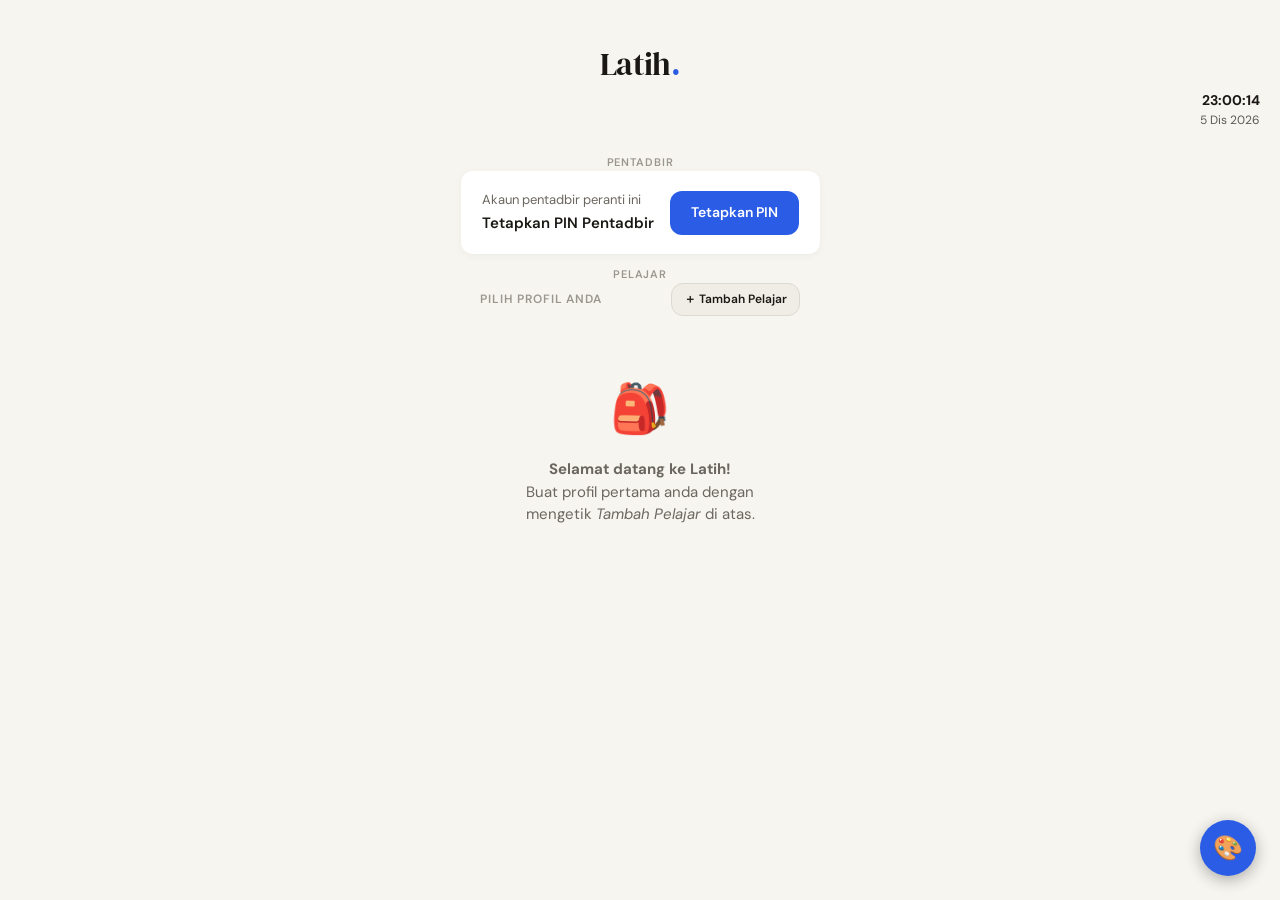
==== commit f4df8d33: "feat: Introduce initial student application dashboard with core UI, styling, and JavaScript assets." ====
--- a/index.html
+++ b/index.html
@@ -157,64 +157,11 @@
     <span class="fab-icon">🎨</span>
   </button>
 
+  <script src="assets/js/latih.js"></script>
   <script src="assets/js/bootstrap.bundle.min.js"></script>
   <script>
     /* ══════════════════════════════════════════════
-       Store
-    ══════════════════════════════════════════════ */
-    const Store = {
-      get:         (key)      => { try { return JSON.parse(localStorage.getItem('latih_' + key)); } catch { return null; } },
-      set:         (key, val) => localStorage.setItem('latih_' + key, JSON.stringify(val)),
-      del:         (key)      => localStorage.removeItem('latih_' + key),
-      currentUser: ()         => Store.get('session')?.current_user ?? null,
-      currentRole: ()         => Store.get('session')?.role ?? null,
-      userKey:     (key)      => key + '_' + Store.currentUser(),
-      requireRole: (role)     => { if (Store.currentRole() !== role) location.href = './'; }
-    };
-
-    /* ══════════════════════════════════════════════
-       Sound
-    ══════════════════════════════════════════════ */
-    const Sound = (() => {
-      let ctx;
-      const init = () => { if (!ctx) ctx = new (window.AudioContext || window.webkitAudioContext)(); };
-      const tone = (freq, dur, type = 'sine', vol = 0.15) => {
-        init();
-        const o = ctx.createOscillator(), g = ctx.createGain();
-        o.connect(g); g.connect(ctx.destination);
-        o.type = type; o.frequency.value = freq;
-        g.gain.setValueAtTime(vol, ctx.currentTime);
-        g.gain.exponentialRampToValueAtTime(0.001, ctx.currentTime + dur);
-        o.start(); o.stop(ctx.currentTime + dur);
-      };
-      return {
-        tap:     () => tone(660, 0.06),
-        correct: () => { tone(880, 0.08); setTimeout(() => tone(1100, 0.10), 90); },
-        wrong:   () => tone(220, 0.18, 'sawtooth', 0.08),
-        submit:  () => [523, 659, 784].forEach((f, i) => setTimeout(() => tone(f, 0.12), i * 80)),
-        notify:  () => tone(740, 0.12, 'sine', 0.10),
-        save:    () => { tone(440, 0.06); setTimeout(() => tone(550, 0.08), 70); }
-      };
-    })();
-
-    /* ══════════════════════════════════════════════
-       Toast
-    ══════════════════════════════════════════════ */
-    function toast(msg, type = 'info') {
-      const colors = { info: '#2B5CE6', success: '#1A7A4A', error: '#C0392B', warning: '#B45309' };
-      const t = document.createElement('div');
-      t.style.cssText = `position:fixed;bottom:24px;right:20px;background:${colors[type]};color:white;
-        padding:10px 18px;border-radius:10px;font-size:13px;font-weight:500;z-index:9999;
-        opacity:0;transform:translateY(8px);transition:all 0.2s;pointer-events:none;
-        box-shadow:0 4px 16px rgba(0,0,0,0.15);font-family:'DM Sans',sans-serif;`;
-      t.textContent = msg;
-      document.body.appendChild(t);
-      requestAnimationFrame(() => { t.style.opacity = '1'; t.style.transform = 'translateY(0)'; });
-      setTimeout(() => { t.style.opacity = '0'; setTimeout(() => t.remove(), 200); }, 2500);
-    }
-
-    /* ══════════════════════════════════════════════
-       Helpers
+       Helpers (Local overrides if needed)
     ══════════════════════════════════════════════ */
     function escHtml(s) {
       return String(s).replace(/&/g,'&amp;').replace(/</g,'&lt;').replace(/>/g,'&gt;').replace(/"/g,'&quot;');
--- a/assets/css/themes.css
+++ b/assets/css/themes.css
@@ -211,3 +211,62 @@
   animation: none;
 }
 
+/* ══════════════════════════════════════════════════════════
+   TRANSITIONS & AI TUTOR
+   ══════════════════════════════════════════════════════════ */
+.section-warp {
+  animation: warpIn 0.6s cubic-bezier(0.23, 1, 0.32, 1) both;
+}
+
+@keyframes warpIn {
+  0% { opacity: 0; transform: scale(1.05) translateY(10px); filter: blur(10px); }
+  100% { opacity: 1; transform: scale(1) translateY(0); filter: blur(0); }
+}
+
+.ai-tutor {
+  position: fixed;
+  bottom: 100px;
+  right: 20px;
+  width: 60px;
+  height: 60px;
+  cursor: pointer;
+  z-index: 999;
+  animation: floatMascot 4s ease-in-out infinite;
+}
+
+.ai-tutor img {
+  width: 100%;
+  height: 100%;
+  object-fit: contain;
+  filter: drop-shadow(0 0 10px var(--accent));
+}
+
+.ai-bubble {
+  position: absolute;
+  right: 70px;
+  bottom: 20px;
+  background: var(--surface2);
+  border: 1px solid var(--accent);
+  color: var(--text);
+  padding: 8px 12px;
+  border-radius: 12px 12px 0 12px;
+  font-size: 11px;
+  white-space: nowrap;
+  opacity: 0;
+  transform: translateX(10px);
+  transition: 0.3s;
+  pointer-events: none;
+  box-shadow: 0 4px 15px rgba(0,0,0,0.3);
+}
+
+.ai-tutor:hover .ai-bubble {
+  opacity: 1;
+  transform: translateX(0);
+}
+
+@keyframes floatMascot {
+  0%, 100% { transform: translateY(0) rotate(0deg); }
+  50% { transform: translateY(-15px) rotate(5deg); }
+}
+
+
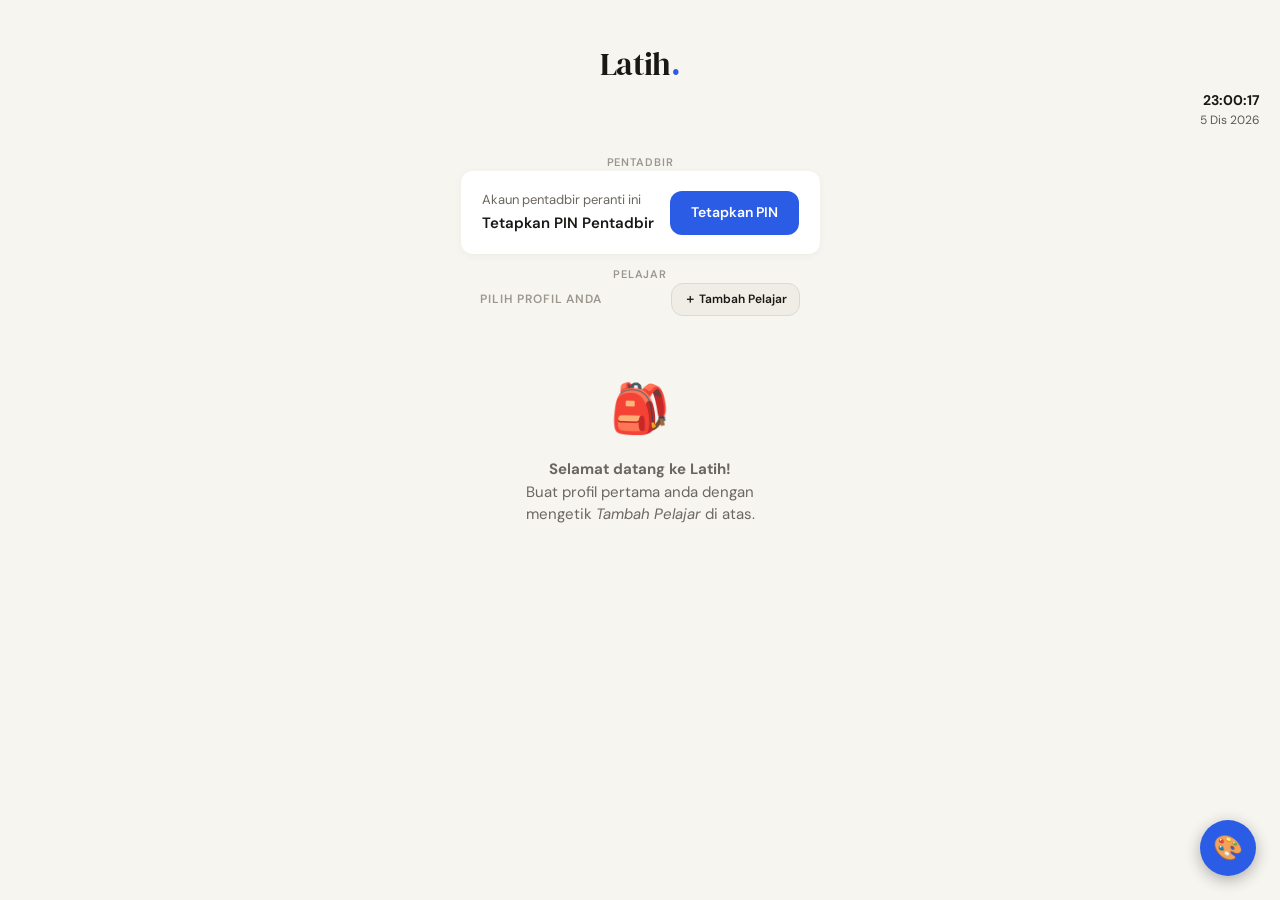
==== commit 8235c412: "feat: Implement a paper management system including new educational content, a paper engine, and an " ====
--- a/index.html
+++ b/index.html
@@ -158,6 +158,7 @@
   </button>
 
   <script src="assets/js/latih.js"></script>
+  <script src="modules/auth.js"></script>
   <script src="assets/js/bootstrap.bundle.min.js"></script>
   <script>
     /* ══════════════════════════════════════════════
@@ -269,9 +270,11 @@
        Student login
     ══════════════════════════════════════════════ */
     function loginStudent(id) {
-      Sound.tap();
-      Store.set('session', { current_user: id, role: 'student' });
-      location.href = 'app/';
+      try {
+        Sound.tap();
+        Auth.loginStudent(id);
+        location.href = 'app/index.html';
+      } catch(e) { console.error('Login error:', e); }
     }
 
     /* ══════════════════════════════════════════════
@@ -280,16 +283,18 @@
     let addFormOpen = false;
 
     function toggleAddForm() {
-      Sound.tap();
-      addFormOpen = !addFormOpen;
-      const form = document.getElementById('addStudentForm');
-      const btn  = document.getElementById('addStudentToggleBtn');
-      form.style.display = addFormOpen ? 'block' : 'none';
-      btn.textContent    = addFormOpen ? '✕ Tutup' : '＋ Tambah Pelajar';
-      if (addFormOpen) {
-        resetAddForm();
-        document.getElementById('studentName').focus();
-      }
+      try {
+        Sound.tap();
+        addFormOpen = !addFormOpen;
+        const form = document.getElementById('addStudentForm');
+        const btn  = document.getElementById('addStudentToggleBtn');
+        form.style.display = addFormOpen ? 'block' : 'none';
+        btn.textContent    = addFormOpen ? '✕ Tutup' : '＋ Tambah Pelajar';
+        if (addFormOpen) {
+          resetAddForm();
+          document.getElementById('studentName').focus();
+        }
+      } catch(e) { console.error('Toggle form error:', e); }
     }
 
     function resetAddForm() {
@@ -304,23 +309,25 @@
     }
 
     function saveNewStudent() {
-      Sound.tap();
-      const name   = document.getElementById('studentName').value.trim();
-      const school = document.getElementById('studentSchool').value.trim();
-      const year   = document.getElementById('studentYear').value;
-
-      if (!name)   { toast('Sila masukkan nama pelajar.', 'error');  return; }
-      if (!school) { toast('Sila masukkan nama sekolah.', 'error');  return; }
-      if (!year)   { toast('Sila pilih tahun pelajaran.', 'error'); return; }
-
-      const users = Store.get('users') || {};
-      const id    = 'user_' + Date.now();
-      users[id]   = { id, name, school, year: parseInt(year), avatar_color: selectedColour, avatar_img: selectedAvatarImg, created: new Date().toISOString() };
-      Store.set('users', users);
-      Sound.save();
-      toast(`Profil ${name} disimpan!`, 'success');
-      toggleAddForm();
-      renderStudents();
+      try {
+        Sound.tap();
+        const name   = document.getElementById('studentName').value.trim();
+        const school = document.getElementById('studentSchool').value.trim();
+        const year   = document.getElementById('studentYear').value;
+
+        if (!name)   { toast('Sila masukkan nama pelajar.', 'error');  return; }
+        if (!school) { toast('Sila masukkan nama sekolah.', 'error');  return; }
+        if (!year)   { toast('Sila pilih tahun pelajaran.', 'error'); return; }
+
+        const users = Store.get('users') || {};
+        const id    = 'user_' + Date.now();
+        users[id]   = { id, name, school, year: parseInt(year), avatar_color: selectedColour, avatar_img: selectedAvatarImg, created: new Date().toISOString() };
+        Store.set('users', users);
+        Sound.save();
+        toast(`Profil ${name} disimpan!`, 'success');
+        toggleAddForm();
+        renderStudents();
+      } catch(e) { console.error('Save student error:', e); toast('Gagal menyimpan profil.', 'error'); }
     }
 
     /* ══════════════════════════════════════════════
@@ -337,16 +344,18 @@
     }
 
     function confirmDelete() {
-      if (!_deleteTargetId) return;
-      const users = Store.get('users') || {};
-      delete users[_deleteTargetId];
-      Store.set('users', users);
-      ['grades_','kanban_','memos_','reminders_','timetable_'].forEach(prefix =>
-        Store.del(prefix + _deleteTargetId));
-      _deleteTargetId = null;
-      closeModal('deleteModal');
-      toast('Profil dipadam.', 'info');
-      renderStudents();
+      try {
+        if (!_deleteTargetId) return;
+        const users = Store.get('users') || {};
+        delete users[_deleteTargetId];
+        Store.set('users', users);
+        ['grades_','kanban_','memos_','reminders_','timetable_'].forEach(prefix =>
+          Store.del(prefix + _deleteTargetId));
+        _deleteTargetId = null;
+        closeModal('deleteModal');
+        toast('Profil dipadam.', 'info');
+        renderStudents();
+      } catch(e) { console.error('Delete error:', e); }
     }
 
     /* ══════════════════════════════════════════════
@@ -358,32 +367,34 @@
     function hashPin(pin) { return btoa(pin + 'latih_salt_2026'); }
 
     function getPinValue() {
-      return ['p0','p1','p2','p3'].map(id => document.getElementById(id).value).join('');
+      return ['p0', 'p1', 'p2', 'p3'].map(id => document.getElementById(id).value).join('');
     }
 
     function clearPinInputs() {
-      ['p0','p1','p2','p3'].forEach(id => { document.getElementById(id).value = ''; });
+      ['p0', 'p1', 'p2', 'p3'].forEach(id => { document.getElementById(id).value = ''; });
     }
 
     function openAdminModal() {
-      Sound.tap();
-      clearPinInputs();
-      document.getElementById('pinError').textContent = '';
-
-      const stored = Store.get('admin_pin');
-      if (!stored) {
-        pinMode = 'setup';
-        document.getElementById('pinModalTitle').textContent    = 'Tetapkan PIN Pentadbir';
-        document.getElementById('pinModalSubtitle').textContent = 'Cipta PIN 4 digit untuk akaun pentadbir.';
-        document.getElementById('pinSubmitBtn').textContent     = 'Teruskan';
-      } else {
-        pinMode = 'login';
-        document.getElementById('pinModalTitle').textContent    = 'Masuk sebagai Pentadbir';
-        document.getElementById('pinModalSubtitle').textContent = 'Masukkan PIN 4 digit anda.';
-        document.getElementById('pinSubmitBtn').textContent     = 'Masuk';
-      }
-      openModal('pinModal');
-      setTimeout(() => document.getElementById('p0').focus(), 120);
+      try {
+        Sound.tap();
+        clearPinInputs();
+        document.getElementById('pinError').textContent = '';
+
+        const stored = Store.get('admin_pin');
+        if (!stored) {
+          pinMode = 'setup';
+          document.getElementById('pinModalTitle').textContent    = 'Tetapkan PIN Pentadbir';
+          document.getElementById('pinModalSubtitle').textContent = 'Cipta PIN 4 digit untuk akaun pentadbir.';
+          document.getElementById('pinSubmitBtn').textContent     = 'Teruskan';
+        } else {
+          pinMode = 'login';
+          document.getElementById('pinModalTitle').textContent    = 'Masuk sebagai Pentadbir';
+          document.getElementById('pinModalSubtitle').textContent = 'Masukkan PIN 4 digit anda.';
+          document.getElementById('pinSubmitBtn').textContent     = 'Masuk';
+        }
+        openModal('pinModal');
+        setTimeout(() => document.getElementById('p0').focus(), 120);
+      } catch(e) { console.error('Open admin error:', e); }
     }
 
     function pinInput(idx) {
@@ -400,50 +411,52 @@
     }
 
     function submitPin() {
-      Sound.tap();
-      const pin = getPinValue();
-      if (pin.length < 4) {
-        document.getElementById('pinError').textContent = 'Sila masukkan 4 digit.';
-        return;
-      }
-      document.getElementById('pinError').textContent = '';
-
-      if (pinMode === 'login') {
-        if (hashPin(pin) === Store.get('admin_pin')) {
-          Sound.save();
-          Store.set('session', { role: 'admin' });
-          location.href = 'admin/';
-        } else {
-          Sound.wrong();
-          document.getElementById('pinError').textContent = 'PIN salah. Cuba lagi.';
+      try {
+        Sound.tap();
+        const pin = getPinValue();
+        if (pin.length < 4) {
+          document.getElementById('pinError').textContent = 'Sila masukkan 4 digit.';
+          return;
+        }
+        document.getElementById('pinError').textContent = '';
+
+        if (pinMode === 'login') {
+          if (hashPin(pin) === Store.get('admin_pin')) {
+            Sound.save();
+            Auth.loginAdmin();
+            location.href = 'admin/index.html';
+          } else {
+            Sound.wrong();
+            document.getElementById('pinError').textContent = 'PIN salah. Cuba lagi.';
+            clearPinInputs();
+            document.getElementById('p0').focus();
+          }
+
+        } else if (pinMode === 'setup') {
+          _setupPin = pin;
+          pinMode = 'setup2';
+          document.getElementById('pinModalTitle').textContent    = 'Sahkan PIN Anda';
+          document.getElementById('pinModalSubtitle').textContent = 'Masukkan semula PIN untuk pengesahan.';
+          document.getElementById('pinSubmitBtn').textContent     = 'Simpan PIN';
           clearPinInputs();
           document.getElementById('p0').focus();
+
+        } else if (pinMode === 'setup2') {
+          if (pin !== _setupPin) {
+            Sound.wrong();
+            document.getElementById('pinError').textContent = 'PIN tidak sepadan. Cuba lagi.';
+            clearPinInputs();
+            document.getElementById('p0').focus();
+            return;
+          }
+          Auth.savePin(pin);
+          Sound.save();
+          toast('PIN berjaya ditetapkan!', 'success');
+          closeModal('pinModal');
+          Auth.loginAdmin();
+          location.href = 'admin/index.html';
         }
-
-      } else if (pinMode === 'setup') {
-        _setupPin = pin;
-        pinMode = 'setup2';
-        document.getElementById('pinModalTitle').textContent    = 'Sahkan PIN Anda';
-        document.getElementById('pinModalSubtitle').textContent = 'Masukkan semula PIN untuk pengesahan.';
-        document.getElementById('pinSubmitBtn').textContent     = 'Simpan PIN';
-        clearPinInputs();
-        document.getElementById('p0').focus();
-
-      } else if (pinMode === 'setup2') {
-        if (pin !== _setupPin) {
-          Sound.wrong();
-          document.getElementById('pinError').textContent = 'PIN tidak sepadan. Cuba lagi.';
-          clearPinInputs();
-          document.getElementById('p0').focus();
-          return;
-        }
-        Store.set('admin_pin', hashPin(pin));
-        Sound.save();
-        toast('PIN berjaya ditetapkan!', 'success');
-        closeModal('pinModal');
-        Store.set('session', { role: 'admin' });
-        location.href = 'admin/';
-      }
+      } catch(e) { console.error('Submit PIN error:', e); }
     }
 
     /* ══════════════════════════════════════════════
@@ -458,16 +471,20 @@
         ['pinModal','deleteModal'].forEach(id => closeModal(id));
     });
 
-    /* ══════════════════════════════════════════════
+    /* ═════════════════════
        Init
-    ══════════════════════════════════════════════ */
+    ══════════════════════ */
     (function init() {
-      if (!Store.get('admin_pin')) {
-        document.getElementById('adminCardTitle').textContent = 'Tetapkan PIN Pentadbir';
-        document.getElementById('adminBtn').textContent       = 'Tetapkan PIN';
-      }
-      initSwatches();
-      renderStudents();
+      try {
+        if (!Store.get('admin_pin')) {
+          const cardTitle = document.getElementById('adminCardTitle');
+          const adminBtn  = document.getElementById('adminBtn');
+          if (cardTitle) cardTitle.textContent = 'Tetapkan PIN Pentadbir';
+          if (adminBtn)  adminBtn.textContent       = 'Tetapkan PIN';
+        }
+        initSwatches();
+        renderStudents();
+      } catch(e) { console.error('Init error:', e); }
     })();
   </script>
 </body>
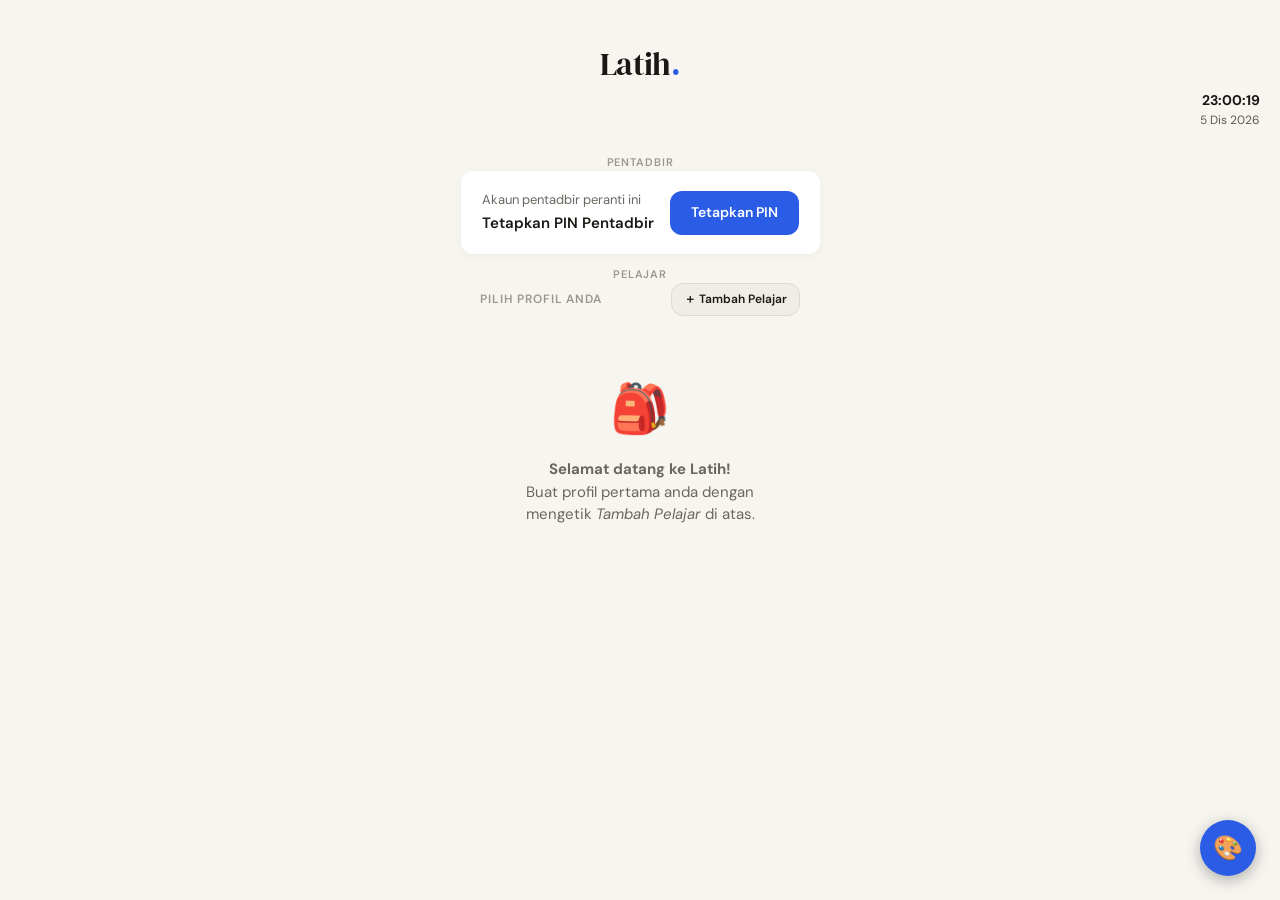
==== commit 13cf8304: "refactor: Improve code readability and formatting in `index.html`." ====
--- a/index.html
+++ b/index.html
@@ -1,5 +1,6 @@
 <!DOCTYPE html>
 <html lang="ms">
+
 <head>
   <meta charset="UTF-8">
   <meta name="viewport" content="width=device-width, initial-scale=1, maximum-scale=1">
@@ -24,17 +25,34 @@
       box-shadow: var(--shadow);
       transition: all var(--transition);
     }
-    .admin-card:hover { transform: translateY(-2px); box-shadow: var(--shadow-md); border-color: var(--accent); }
-    .admin-card-label { font-size: 13px; color: var(--text2); margin-bottom: 2px; }
-    .admin-card-title { font-weight: 600; font-size: 15px; color: var(--text); }
+
+    .admin-card:hover {
+      transform: translateY(-2px);
+      box-shadow: var(--shadow-md);
+      border-color: var(--accent);
+    }
+
+    .admin-card-label {
+      font-size: 13px;
+      color: var(--text2);
+      margin-bottom: 2px;
+    }
+
+    .admin-card-title {
+      font-weight: 600;
+      font-size: 15px;
+      color: var(--text);
+    }
   </style>
 </head>
+
 <body class="login-page">
 
   <!-- ── Header ─────────────────────────────────────────── -->
   <header class="login-header">
     <div class="latih-logo">Latih<span>.</span></div>
-    <div class="app-clock" style="font-family:'DM Sans',sans-serif;font-size:12px;display:flex;flex-direction:column;align-items:flex-end;">
+    <div class="app-clock"
+      style="font-family:'DM Sans',sans-serif;font-size:12px;display:flex;flex-direction:column;align-items:flex-end;">
       <span class="live-clock-time" style="font-weight:700;font-size:14px;">00:00:00</span>
       <span class="live-clock-date" style="opacity:0.7;">1 Jan 2026</span>
     </div>
@@ -71,15 +89,18 @@
 
     <!-- Add student form -->
     <div class="add-student-form glass-panel" id="addStudentForm" style="display:none;">
-      <h2 style="font-size:1rem;font-weight:600;margin-bottom:16px;font-family:'DM Sans',sans-serif;">Profil Pelajar Baru</h2>
+      <h2 style="font-size:1rem;font-weight:600;margin-bottom:16px;font-family:'DM Sans',sans-serif;">Profil Pelajar
+        Baru</h2>
       <div class="form-latih">
         <div class="form-group">
           <label class="form-label" for="studentName">Nama Penuh</label>
-          <input type="text" id="studentName" class="form-control-latih" placeholder="Contoh: Ahmad Faris" autocomplete="off">
+          <input type="text" id="studentName" class="form-control-latih" placeholder="Contoh: Ahmad Faris"
+            autocomplete="off">
         </div>
         <div class="form-group">
           <label class="form-label" for="studentSchool">Sekolah</label>
-          <input type="text" id="studentSchool" class="form-control-latih" placeholder="Nama sekolah" autocomplete="off">
+          <input type="text" id="studentSchool" class="form-control-latih" placeholder="Nama sekolah"
+            autocomplete="off">
         </div>
         <div class="form-group">
           <label class="form-label" for="studentYear">Tahun</label>
@@ -96,9 +117,10 @@
         <div class="form-group">
           <label class="form-label">Warna Avatar</label>
           <div class="colour-swatches" id="colourSwatches" style="margin-bottom:12px;"></div>
-          
+
           <label class="form-label">Ikon Avatar (Sci-Fi)</label>
-          <div class="avatar-picker" id="avatarPicker" style="display:flex;gap:8px;overflow-x:auto;padding-bottom:10px;"></div>
+          <div class="avatar-picker" id="avatarPicker"
+            style="display:flex;gap:8px;overflow-x:auto;padding-bottom:10px;"></div>
         </div>
         <div style="display:flex;gap:10px;padding-top:4px;">
           <button class="btn-latih btn-primary" style="flex:1;" onclick="saveNewStudent()">Simpan Profil</button>
@@ -113,7 +135,8 @@
     <!-- Empty state -->
     <div class="onboarding-empty" id="onboardingEmpty" style="display:none;">
       <div class="onboarding-icon">🎒</div>
-      <p><strong>Selamat datang ke Latih!</strong><br>Buat profil pertama anda dengan mengetik <em>Tambah Pelajar</em> di atas.</p>
+      <p><strong>Selamat datang ke Latih!</strong><br>Buat profil pertama anda dengan mengetik <em>Tambah Pelajar</em>
+        di atas.</p>
     </div>
 
   </div>
@@ -125,10 +148,14 @@
       <p class="modal-subtitle" id="pinModalSubtitle">Masukkan PIN 4 digit anda.</p>
 
       <div class="pin-row">
-        <input class="pin-digit" type="password" inputmode="numeric" maxlength="1" id="p0" oninput="pinInput(0)" onkeydown="pinKeydown(event,0)">
-        <input class="pin-digit" type="password" inputmode="numeric" maxlength="1" id="p1" oninput="pinInput(1)" onkeydown="pinKeydown(event,1)">
-        <input class="pin-digit" type="password" inputmode="numeric" maxlength="1" id="p2" oninput="pinInput(2)" onkeydown="pinKeydown(event,2)">
-        <input class="pin-digit" type="password" inputmode="numeric" maxlength="1" id="p3" oninput="pinInput(3)" onkeydown="pinKeydown(event,3)">
+        <input class="pin-digit" type="password" inputmode="numeric" maxlength="1" id="p0" oninput="pinInput(0)"
+          onkeydown="pinKeydown(event,0)">
+        <input class="pin-digit" type="password" inputmode="numeric" maxlength="1" id="p1" oninput="pinInput(1)"
+          onkeydown="pinKeydown(event,1)">
+        <input class="pin-digit" type="password" inputmode="numeric" maxlength="1" id="p2" oninput="pinInput(2)"
+          onkeydown="pinKeydown(event,2)">
+        <input class="pin-digit" type="password" inputmode="numeric" maxlength="1" id="p3" oninput="pinInput(3)"
+          onkeydown="pinKeydown(event,3)">
       </div>
 
       <p id="pinError" style="font-size:13px;color:var(--red);text-align:center;margin-top:10px;min-height:18px;"></p>
@@ -165,7 +192,7 @@
        Helpers (Local overrides if needed)
     ══════════════════════════════════════════════ */
     function escHtml(s) {
-      return String(s).replace(/&/g,'&amp;').replace(/</g,'&lt;').replace(/>/g,'&gt;').replace(/"/g,'&quot;');
+      return String(s).replace(/&/g, '&amp;').replace(/</g, '&lt;').replace(/>/g, '&gt;').replace(/"/g, '&quot;');
     }
     function getInitials(name) {
       return name.trim().split(/\s+/).map(w => w[0]).join('').toUpperCase().slice(0, 2);
@@ -182,7 +209,7 @@
     let selectedColour = AVATAR_COLOURS[0];
 
     const SCIFI_AVATARS = [
-      'robot_blue.png', 'space_cat.png', 'astro_boy.png', 
+      'robot_blue.png', 'space_cat.png', 'astro_boy.png',
       'astro_girl.png', 'holo_ai.png', 'alien_green.png'
     ];
     let selectedAvatarImg = '';
@@ -228,10 +255,10 @@
        Render students
     ══════════════════════════════════════════════ */
     function renderStudents() {
-      const grid  = document.getElementById('studentGrid');
+      const grid = document.getElementById('studentGrid');
       const empty = document.getElementById('onboardingEmpty');
       const users = Store.get('users') || {};
-      const keys  = Object.keys(users);
+      const keys = Object.keys(users);
 
       grid.innerHTML = '';
 
@@ -243,10 +270,10 @@
 
       keys.forEach(id => {
         const u = users[id];
-        const avatarContent = u.avatar_img 
+        const avatarContent = u.avatar_img
           ? `<img src="assets/img/avatars/${escHtml(u.avatar_img)}" style="width:100%;height:100%;object-fit:cover;border-radius:50%;">`
           : escHtml(getInitials(u.name));
-        
+
         const card = document.createElement('div');
         card.className = 'student-card';
         card.setAttribute('role', 'button');
@@ -257,7 +284,7 @@
           <div class="student-name">${escHtml(u.name)}</div>
           <div class="student-meta">Tahun ${escHtml(String(u.year))}</div>
           <button class="btn-latih btn-danger btn-sm" style="margin-top:4px;"
-            onclick="event.stopPropagation();promptDelete('${escHtml(id)}','${escHtml(u.name).replace(/'/g,"\\'")}')"
+            onclick="event.stopPropagation();promptDelete('${escHtml(id)}','${escHtml(u.name).replace(/'/g, "\\'")}')"
             type="button">Padam</button>
         `;
         card.addEventListener('click', () => loginStudent(id));
@@ -274,7 +301,7 @@
         Sound.tap();
         Auth.loginStudent(id);
         location.href = 'app/index.html';
-      } catch(e) { console.error('Login error:', e); }
+      } catch (e) { console.error('Login error:', e); }
     }
 
     /* ══════════════════════════════════════════════
@@ -287,20 +314,20 @@
         Sound.tap();
         addFormOpen = !addFormOpen;
         const form = document.getElementById('addStudentForm');
-        const btn  = document.getElementById('addStudentToggleBtn');
+        const btn = document.getElementById('addStudentToggleBtn');
         form.style.display = addFormOpen ? 'block' : 'none';
-        btn.textContent    = addFormOpen ? '✕ Tutup' : '＋ Tambah Pelajar';
+        btn.textContent = addFormOpen ? '✕ Tutup' : '＋ Tambah Pelajar';
         if (addFormOpen) {
           resetAddForm();
           document.getElementById('studentName').focus();
         }
-      } catch(e) { console.error('Toggle form error:', e); }
+      } catch (e) { console.error('Toggle form error:', e); }
     }
 
     function resetAddForm() {
-      document.getElementById('studentName').value   = '';
+      document.getElementById('studentName').value = '';
       document.getElementById('studentSchool').value = '';
-      document.getElementById('studentYear').value   = '';
+      document.getElementById('studentYear').value = '';
       selectedColour = AVATAR_COLOURS[0];
       selectedAvatarImg = '';
       document.querySelectorAll('.colour-swatch').forEach((s, i) =>
@@ -311,23 +338,23 @@
     function saveNewStudent() {
       try {
         Sound.tap();
-        const name   = document.getElementById('studentName').value.trim();
+        const name = document.getElementById('studentName').value.trim();
         const school = document.getElementById('studentSchool').value.trim();
-        const year   = document.getElementById('studentYear').value;
-
-        if (!name)   { toast('Sila masukkan nama pelajar.', 'error');  return; }
-        if (!school) { toast('Sila masukkan nama sekolah.', 'error');  return; }
-        if (!year)   { toast('Sila pilih tahun pelajaran.', 'error'); return; }
+        const year = document.getElementById('studentYear').value;
+
+        if (!name) { toast('Sila masukkan nama pelajar.', 'error'); return; }
+        if (!school) { toast('Sila masukkan nama sekolah.', 'error'); return; }
+        if (!year) { toast('Sila pilih tahun pelajaran.', 'error'); return; }
 
         const users = Store.get('users') || {};
-        const id    = 'user_' + Date.now();
-        users[id]   = { id, name, school, year: parseInt(year), avatar_color: selectedColour, avatar_img: selectedAvatarImg, created: new Date().toISOString() };
+        const id = 'user_' + Date.now();
+        users[id] = { id, name, school, year: parseInt(year), avatar_color: selectedColour, avatar_img: selectedAvatarImg, created: new Date().toISOString() };
         Store.set('users', users);
         Sound.save();
         toast(`Profil ${name} disimpan!`, 'success');
         toggleAddForm();
         renderStudents();
-      } catch(e) { console.error('Save student error:', e); toast('Gagal menyimpan profil.', 'error'); }
+      } catch (e) { console.error('Save student error:', e); toast('Gagal menyimpan profil.', 'error'); }
     }
 
     /* ══════════════════════════════════════════════
@@ -349,13 +376,13 @@
         const users = Store.get('users') || {};
         delete users[_deleteTargetId];
         Store.set('users', users);
-        ['grades_','kanban_','memos_','reminders_','timetable_'].forEach(prefix =>
+        ['grades_', 'kanban_', 'memos_', 'reminders_', 'timetable_'].forEach(prefix =>
           Store.del(prefix + _deleteTargetId));
         _deleteTargetId = null;
         closeModal('deleteModal');
         toast('Profil dipadam.', 'info');
         renderStudents();
-      } catch(e) { console.error('Delete error:', e); }
+      } catch (e) { console.error('Delete error:', e); }
     }
 
     /* ══════════════════════════════════════════════
@@ -383,18 +410,18 @@
         const stored = Store.get('admin_pin');
         if (!stored) {
           pinMode = 'setup';
-          document.getElementById('pinModalTitle').textContent    = 'Tetapkan PIN Pentadbir';
+          document.getElementById('pinModalTitle').textContent = 'Tetapkan PIN Pentadbir';
           document.getElementById('pinModalSubtitle').textContent = 'Cipta PIN 4 digit untuk akaun pentadbir.';
-          document.getElementById('pinSubmitBtn').textContent     = 'Teruskan';
+          document.getElementById('pinSubmitBtn').textContent = 'Teruskan';
         } else {
           pinMode = 'login';
-          document.getElementById('pinModalTitle').textContent    = 'Masuk sebagai Pentadbir';
+          document.getElementById('pinModalTitle').textContent = 'Masuk sebagai Pentadbir';
           document.getElementById('pinModalSubtitle').textContent = 'Masukkan PIN 4 digit anda.';
-          document.getElementById('pinSubmitBtn').textContent     = 'Masuk';
+          document.getElementById('pinSubmitBtn').textContent = 'Masuk';
         }
         openModal('pinModal');
         setTimeout(() => document.getElementById('p0').focus(), 120);
-      } catch(e) { console.error('Open admin error:', e); }
+      } catch (e) { console.error('Open admin error:', e); }
     }
 
     function pinInput(idx) {
@@ -435,9 +462,9 @@
         } else if (pinMode === 'setup') {
           _setupPin = pin;
           pinMode = 'setup2';
-          document.getElementById('pinModalTitle').textContent    = 'Sahkan PIN Anda';
+          document.getElementById('pinModalTitle').textContent = 'Sahkan PIN Anda';
           document.getElementById('pinModalSubtitle').textContent = 'Masukkan semula PIN untuk pengesahan.';
-          document.getElementById('pinSubmitBtn').textContent     = 'Simpan PIN';
+          document.getElementById('pinSubmitBtn').textContent = 'Simpan PIN';
           clearPinInputs();
           document.getElementById('p0').focus();
 
@@ -456,19 +483,19 @@
           Auth.loginAdmin();
           location.href = 'admin/index.html';
         }
-      } catch(e) { console.error('Submit PIN error:', e); }
+      } catch (e) { console.error('Submit PIN error:', e); }
     }
 
     /* ══════════════════════════════════════════════
        Modal helpers
     ══════════════════════════════════════════════ */
-    function openModal(id)  { document.getElementById(id).classList.add('visible'); }
+    function openModal(id) { document.getElementById(id).classList.add('visible'); }
     function closeModal(id) { document.getElementById(id).classList.remove('visible'); }
     function handleModalBackdrop(e) { if (e.target === e.currentTarget) closeModal(e.currentTarget.id); }
 
     document.addEventListener('keydown', e => {
       if (e.key === 'Escape')
-        ['pinModal','deleteModal'].forEach(id => closeModal(id));
+        ['pinModal', 'deleteModal'].forEach(id => closeModal(id));
     });
 
     /* ═════════════════════
@@ -478,14 +505,15 @@
       try {
         if (!Store.get('admin_pin')) {
           const cardTitle = document.getElementById('adminCardTitle');
-          const adminBtn  = document.getElementById('adminBtn');
+          const adminBtn = document.getElementById('adminBtn');
           if (cardTitle) cardTitle.textContent = 'Tetapkan PIN Pentadbir';
-          if (adminBtn)  adminBtn.textContent       = 'Tetapkan PIN';
+          if (adminBtn) adminBtn.textContent = 'Tetapkan PIN';
         }
         initSwatches();
         renderStudents();
-      } catch(e) { console.error('Init error:', e); }
+      } catch (e) { console.error('Init error:', e); }
     })();
   </script>
 </body>
-</html>
+
+</html>
